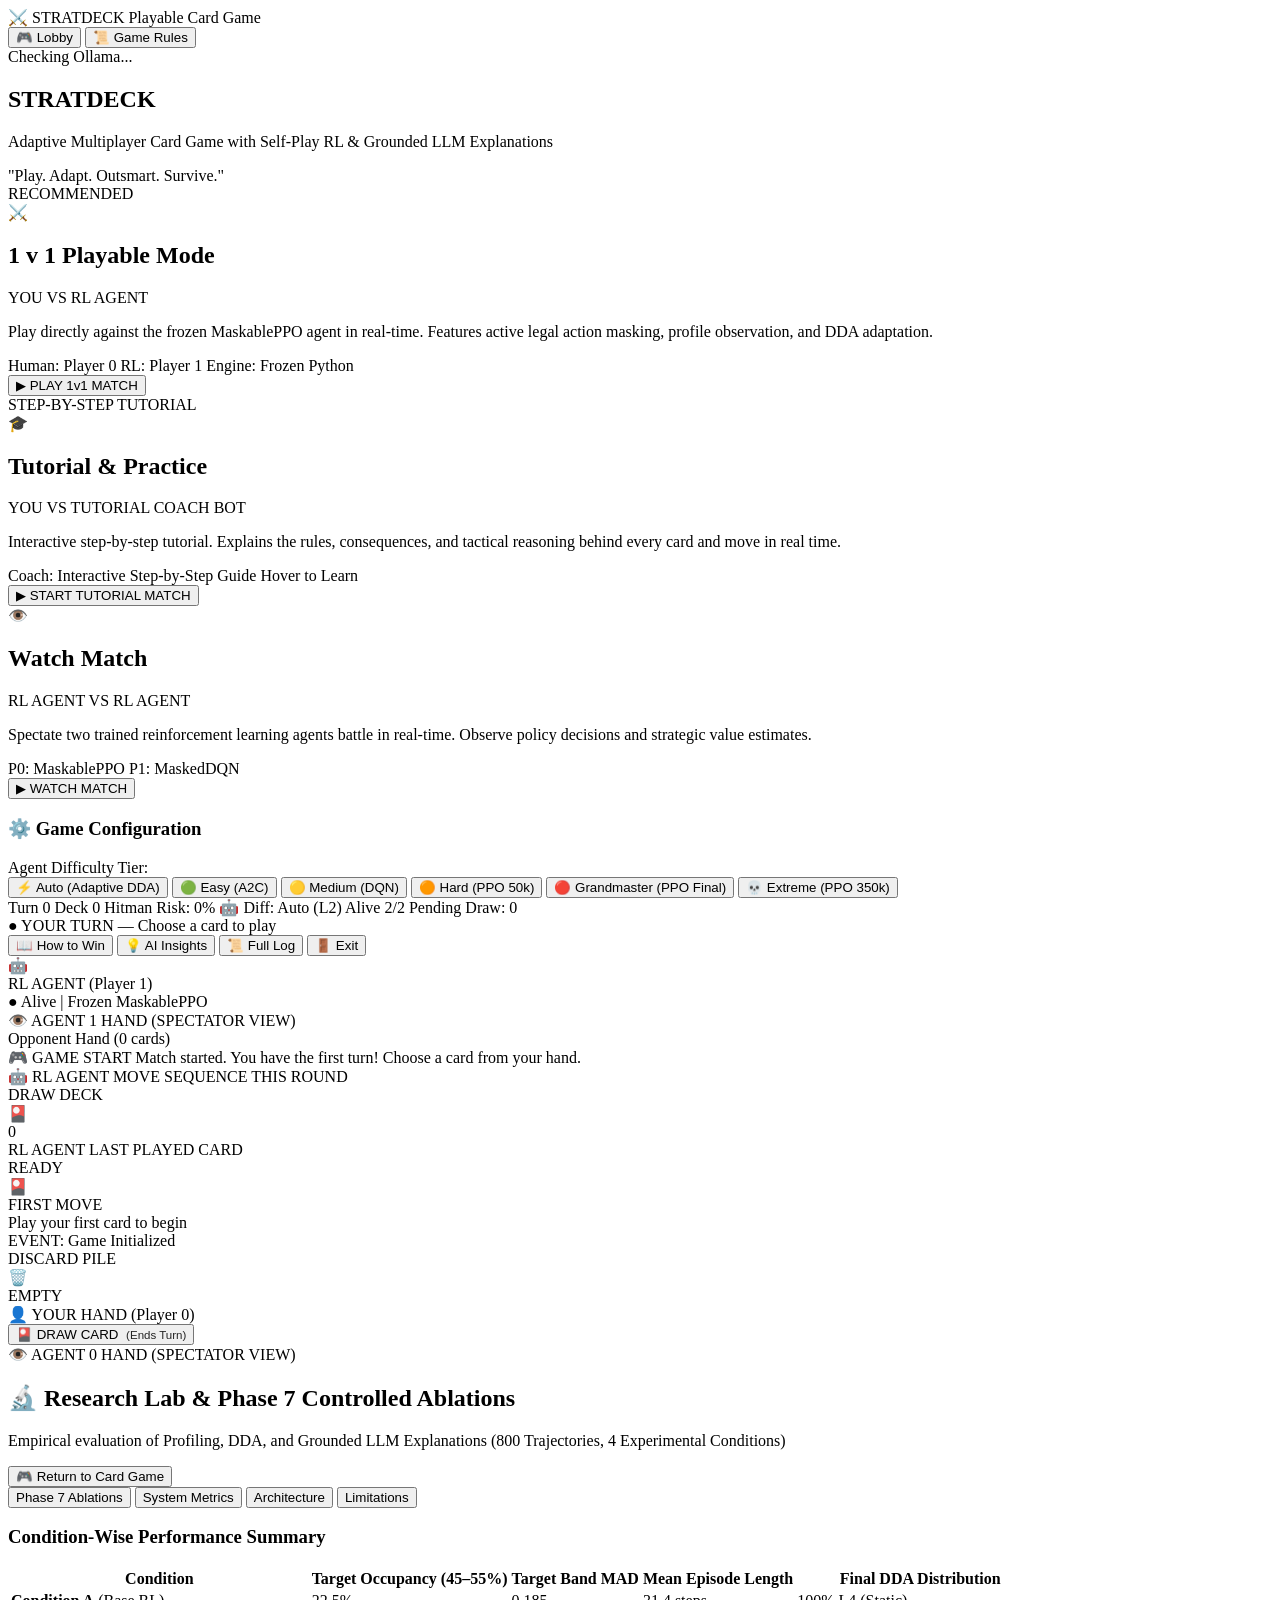
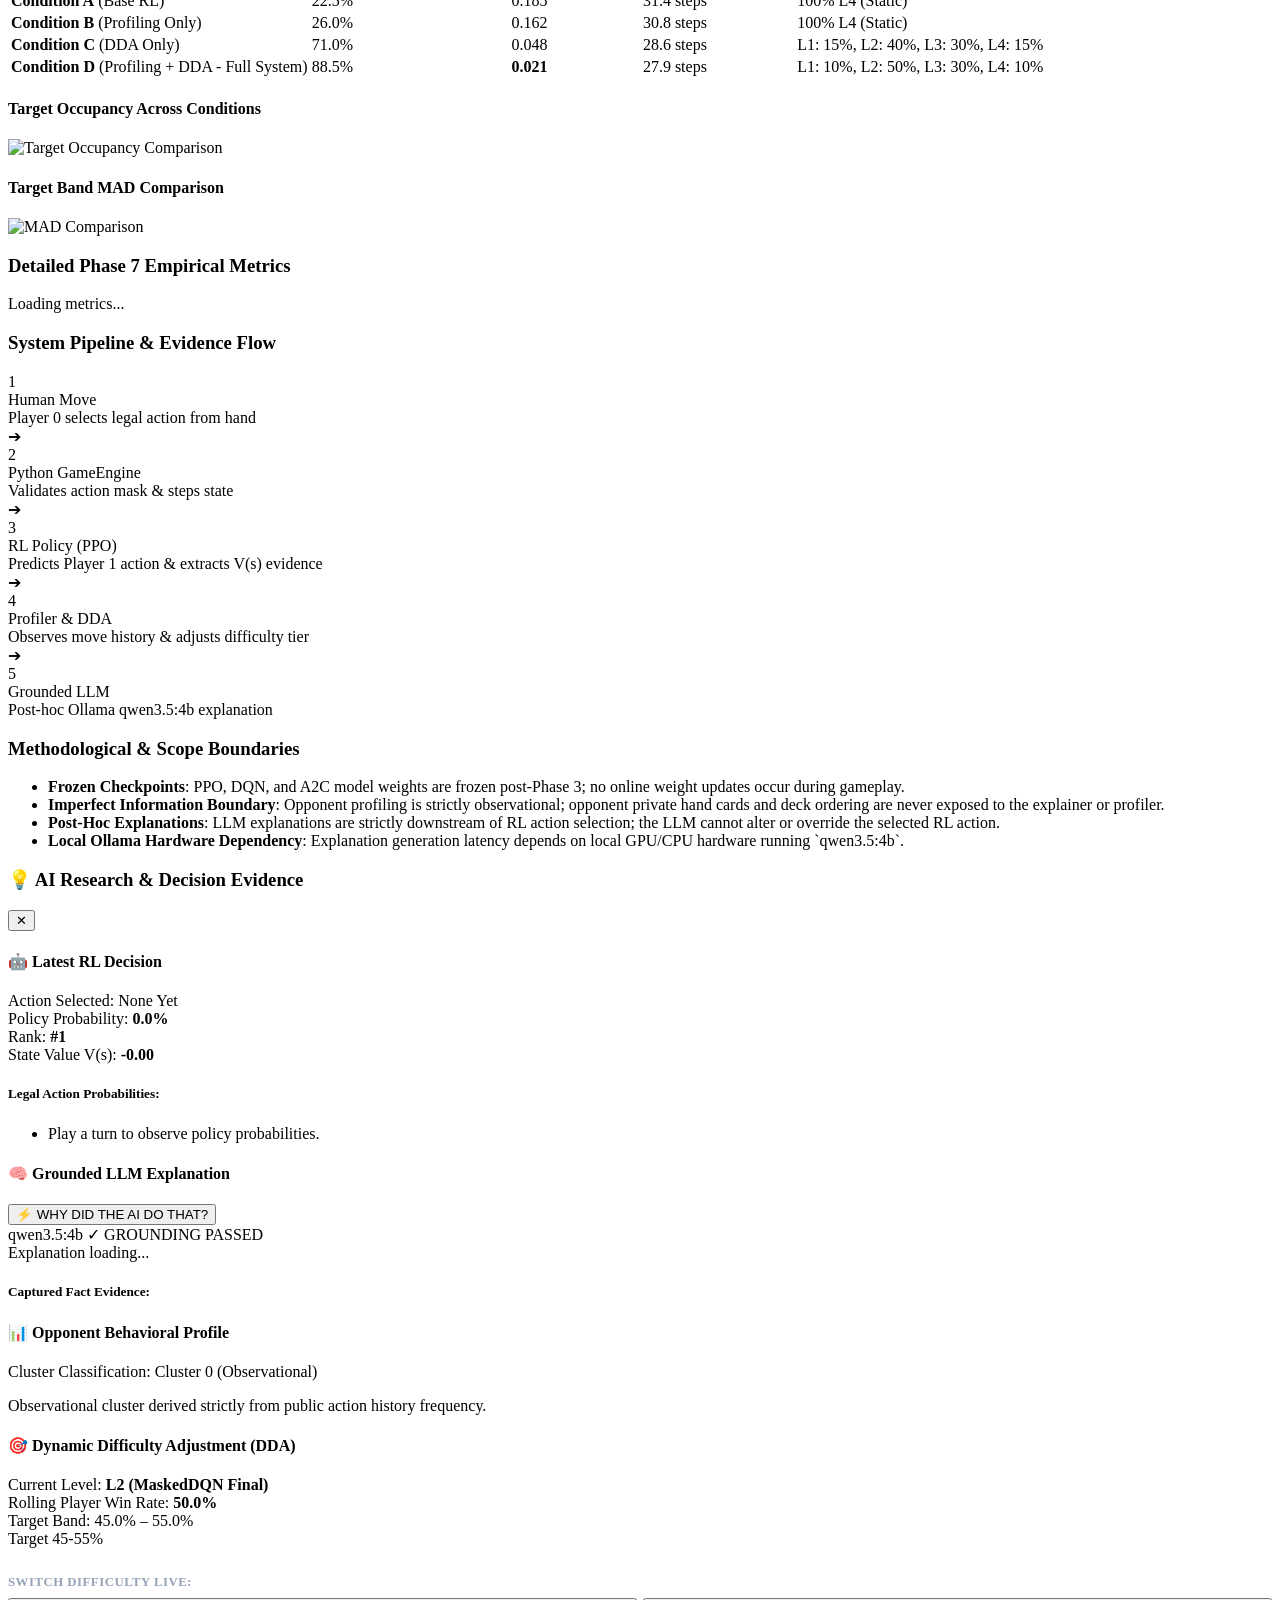
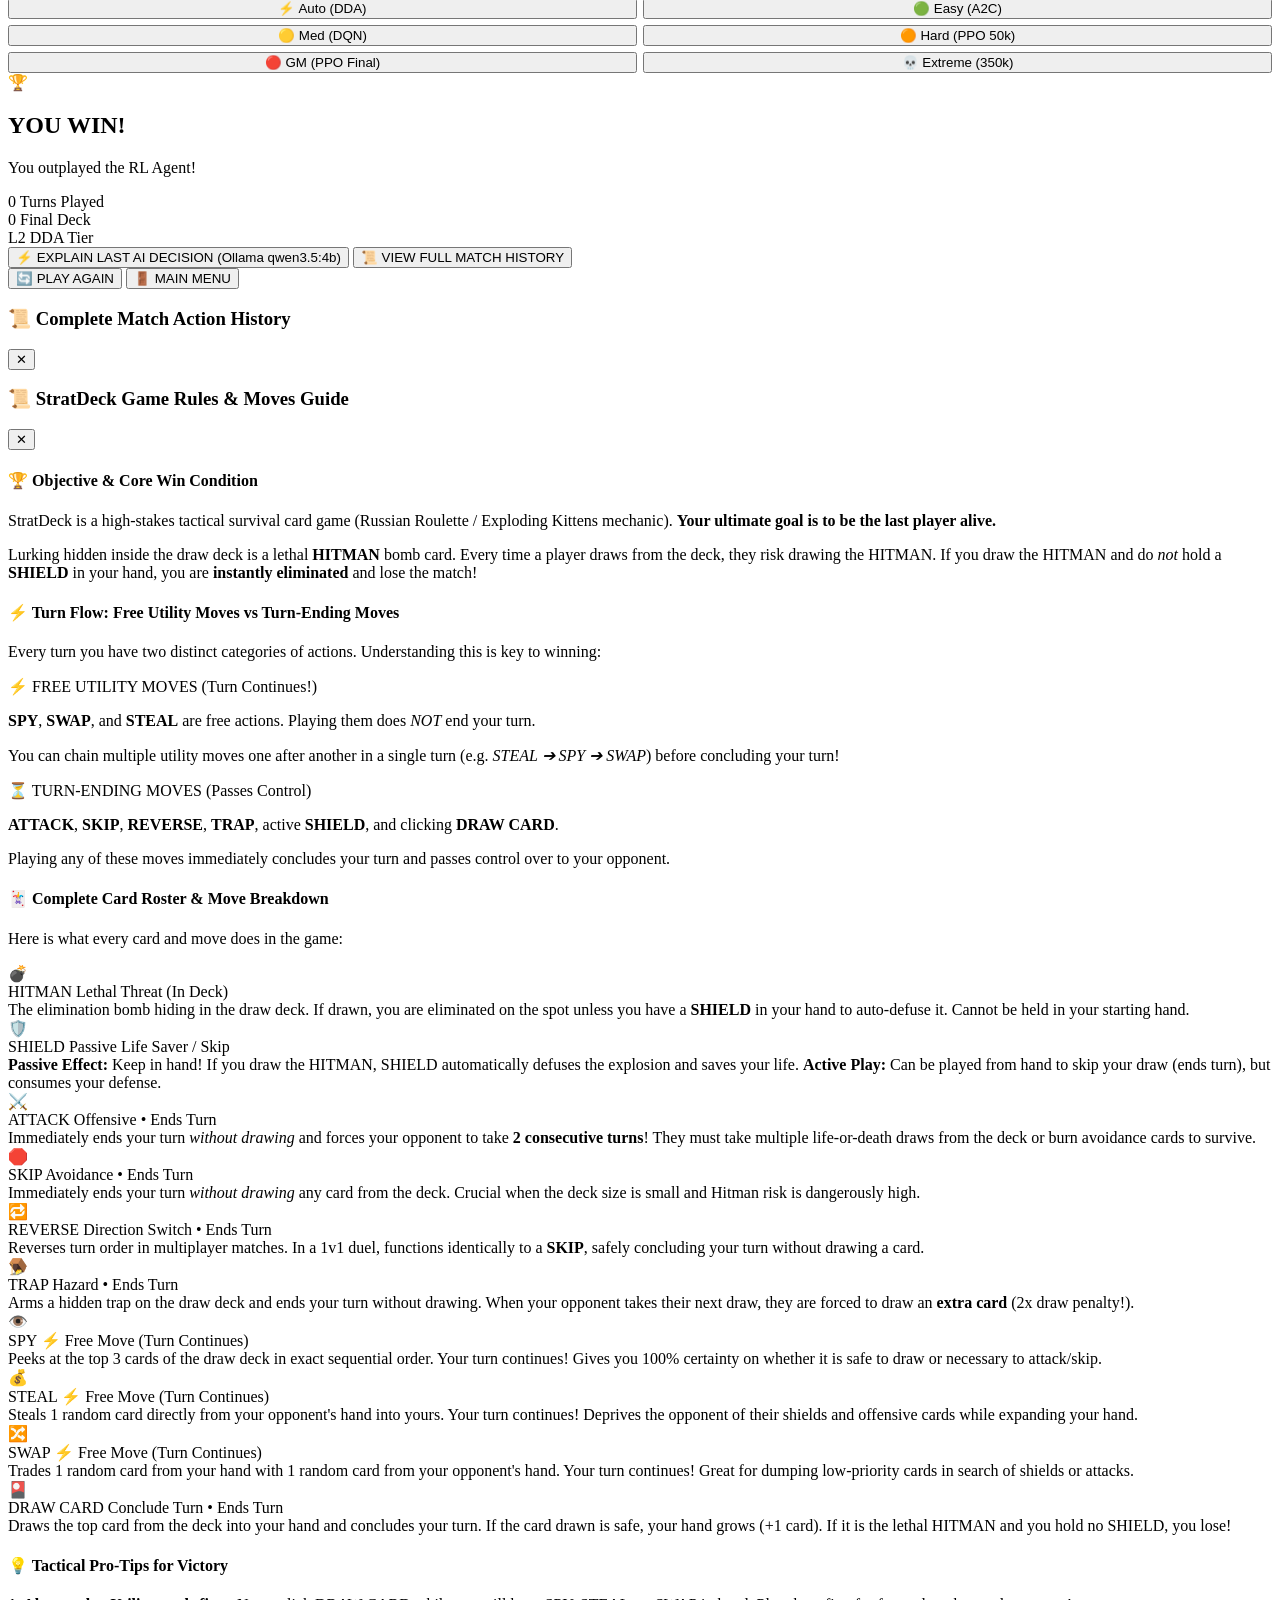
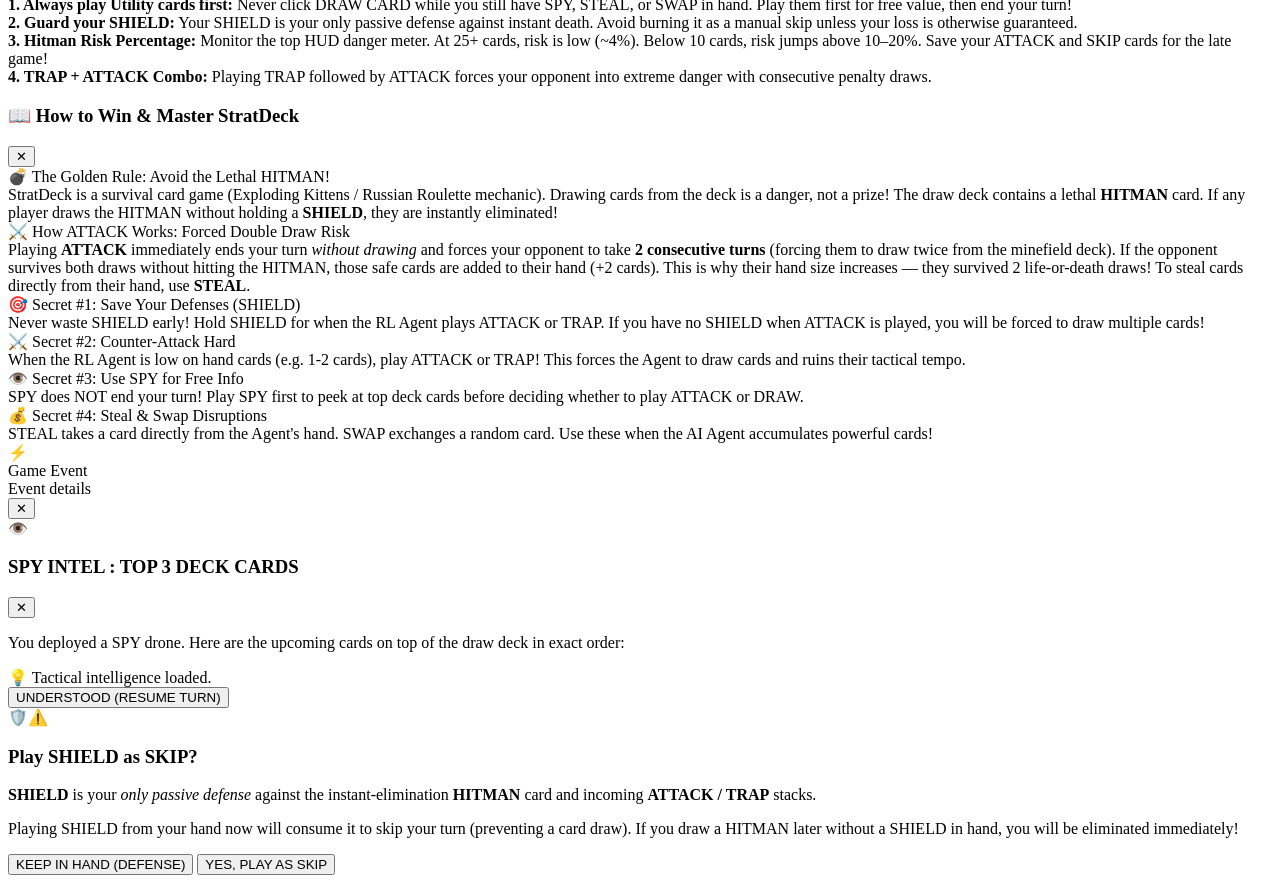
==== ui/templates/index.html @ a19a9449 "feat: complete StratDeck RL card game with playable UI and deployment files" ====
<!DOCTYPE html>
<html lang="en">
<head>
    <meta charset="UTF-8">
    <meta name="viewport" content="width=device-width, initial-scale=1.0">
    <title>StratDeck : Playable Card Game & AI Research</title>
    <link rel="preconnect" href="https://fonts.googleapis.com">
    <link rel="preconnect" href="https://fonts.gstatic.com" crossorigin>
    <link href="https://fonts.googleapis.com/css2?family=Cinzel:wght@600;700;800&family=Inter:wght@300;400;500;600;700;800&family=JetBrains+Mono:wght@400;600&display=swap" rel="stylesheet">
    <link rel="stylesheet" href="/static/app.css">
</head>
<body class="dark-game-theme">
    <!-- APP CONTAINER -->
    <div id="app" class="app-root">

        <!-- TOP BAR / NAVIGATION -->
        <header class="game-navbar">
            <div class="nav-brand" onclick="showScreen('lobby')">
                <span class="brand-icon">⚔️</span>
                <span class="brand-title">STRATDECK</span>
                <span class="brand-badge">Playable Card Game</span>
            </div>
            <div class="nav-links">
                <button class="nav-link-btn" onclick="showScreen('lobby')">🎮 Lobby</button>
                <button class="nav-link-btn" onclick="openModal('howItWorksModal')">📜 Game Rules</button>
                <div id="ollamaStatusBadge" class="status-pill offline">Checking Ollama...</div>
            </div>
        </header>

        <!-- SCREEN 1: GAME LOBBY -->
        <section id="lobbyScreen" class="screen-view active">
            <div class="lobby-container">
                <div class="lobby-hero">
                    <h1 class="hero-title">STRATDECK</h1>
                    <p class="hero-subtitle">Adaptive Multiplayer Card Game with Self-Play RL & Grounded LLM Explanations</p>
                    <div class="hero-tagline">"Play. Adapt. Outsmart. Survive."</div>
                </div>

                <!-- GAME MODES GRID -->
                <div class="lobby-modes-grid">
                    <!-- MODE 1: 1v1 PRIMARY MODE -->
                    <div class="mode-card primary-mode-card">
                        <div class="mode-badge primary-badge">RECOMMENDED</div>
                        <div class="mode-icon">⚔️</div>
                        <h2 class="mode-title">1 v 1 Playable Mode</h2>
                        <div class="mode-vs">YOU <span class="vs-highlight">VS</span> RL AGENT</div>
                        <p class="mode-desc">Play directly against the frozen MaskablePPO agent in real-time. Features active legal action masking, profile observation, and DDA adaptation.</p>
                        <div class="mode-meta">
                            <span class="meta-pill">Human: Player 0</span>
                            <span class="meta-pill">RL: Player 1</span>
                            <span class="meta-pill">Engine: Frozen Python</span>
                        </div>
                        <button class="play-btn primary-play-btn" onclick="startNewGame('1v1', 2)">
                            <span class="btn-icon">▶</span> PLAY 1v1 MATCH
                        </button>
                    </div>

                    <!-- MODE 2: STEP-BY-STEP TUTORIAL & PRACTICE -->
                    <div class="mode-card tutorial-mode-card">
                        <div class="mode-badge tutorial-badge">STEP-BY-STEP TUTORIAL</div>
                        <div class="mode-icon">🎓</div>
                        <h2 class="mode-title">Tutorial & Practice</h2>
                        <div class="mode-vs">YOU <span class="vs-highlight">VS</span> TUTORIAL COACH BOT</div>
                        <p class="mode-desc">Interactive step-by-step tutorial. Explains the rules, consequences, and tactical reasoning behind every card and move in real time.</p>
                        <div class="mode-meta">
                            <span class="meta-pill">Coach: Interactive</span>
                            <span class="meta-pill">Step-by-Step Guide</span>
                            <span class="meta-pill">Hover to Learn</span>
                        </div>
                        <button class="play-btn secondary-play-btn tutorial-play-btn" onclick="startNewGame('practice', 2)">
                            <span class="btn-icon">▶</span> START TUTORIAL MATCH
                        </button>
                    </div>

                    <!-- MODE 3: WATCH MATCH -->
                    <div class="mode-card">
                        <div class="mode-icon">👁️</div>
                        <h2 class="mode-title">Watch Match</h2>
                        <div class="mode-vs">RL AGENT <span class="vs-highlight">VS</span> RL AGENT</div>
                        <p class="mode-desc">Spectate two trained reinforcement learning agents battle in real-time. Observe policy decisions and strategic value estimates.</p>
                        <div class="mode-meta">
                            <span class="meta-pill">P0: MaskablePPO</span>
                            <span class="meta-pill">P1: MaskedDQN</span>
                        </div>
                        <button class="play-btn watch-play-btn" onclick="startNewGame('watch', 2)">
                            <span class="btn-icon">▶</span> WATCH MATCH
                        </button>
                    </div>
                </div>

                <!-- LOBBY SETTINGS: AGENT DIFFICULTY -->
                <div class="lobby-settings-panel">
                    <h3 class="settings-title">⚙️ Game Configuration</h3>
                    <div class="settings-options">
                        <div class="setting-group">
                            <label class="setting-label">Agent Difficulty Tier:</label>
                            <div id="lobbyDifficultySelector" class="pill-selector">
                                <button class="pill-opt active" onclick="selectDifficulty('auto', this)" title="Dynamic PID controller maintaining 45–55% win rate">⚡ Auto (Adaptive DDA)</button>
                                <button class="pill-opt" onclick="selectDifficulty(1, this)" title="Masked Advantage Actor-Critic">🟢 Easy (A2C)</button>
                                <button class="pill-opt" onclick="selectDifficulty(2, this)" title="Masked Deep Q-Network">🟡 Medium (DQN)</button>
                                <button class="pill-opt" onclick="selectDifficulty(3, this)" title="Maskable PPO Step 50k">🟠 Hard (PPO 50k)</button>
                                <button class="pill-opt" onclick="selectDifficulty(4, this)" title="Final Maskable PPO">🔴 Grandmaster (PPO Final)</button>
                                <button class="pill-opt" onclick="selectDifficulty(5, this)" title="Peak Maskable PPO 350k">💀 Extreme (PPO 350k)</button>
                            </div>
                        </div>
                    </div>
                </div>
            </div>
        </section>

        <!-- SCREEN 2: GAME TABLE (MAIN PLAYABLE CARD GAME) -->
        <section id="gameScreen" class="screen-view">
            <div class="game-hud-bar">
                <div class="hud-left">
                    <span id="hudTurnBadge" class="hud-chip">Turn 0</span>
                    <span id="hudDeckBadge" class="hud-chip">Deck 0</span>
                    <span id="hudDangerBadge" class="hud-chip danger">Hitman Risk: 0%</span>
                    <span id="hudDifficultyBadge" class="hud-chip diff-badge" onclick="toggleDrawer('aiInsightsDrawer')" title="Current Opponent Tier. Click to change.">🤖 Diff: Auto (L2)</span>
                    <span id="hudAliveBadge" class="hud-chip">Alive 2/2</span>
                    <span id="hudPendingDrawBadge" class="hud-chip warning">Pending Draw: 0</span>
                </div>
                <div class="hud-center">
                    <div id="turnBanner" class="turn-banner your-turn">
                        <span class="turn-dot">●</span>
                        <span id="turnBannerText">YOUR TURN — Choose a card to play</span>
                    </div>
                </div>
                <div class="hud-right">
                    <button class="hud-action-btn guide-btn" onclick="openModal('strategyGuideModal')">📖 How to Win</button>
                    <button class="hud-action-btn" onclick="toggleDrawer('aiInsightsDrawer')">💡 AI Insights</button>
                    <button class="hud-action-btn" onclick="openModal('actionLogModal')">📜 Full Log</button>
                    <button class="hud-action-btn exit-btn" onclick="showScreen('lobby')">🚪 Exit</button>
                </div>
            </div>

            <!-- CENTRAL FELT GAME BOARD -->
            <div class="felt-board">

                <!-- SPECTATOR CONTROL BAR (RL AGENT VS RL AGENT WATCH MODE ONLY) -->
                <div id="watchControlsBar" class="watch-controls-bar hidden" style="display: none;">
                    <div class="watch-bar-info">
                        <span class="watch-badge">👁️ SPECTATOR ARENA</span>
                        <span id="watchMatchupLabel" class="matchup-text">RL Agent 0 (MaskablePPO) vs RL Agent 1 (MaskedDQN)</span>
                    </div>
                    <div class="watch-bar-actions">
                        <button id="watchAutoBtn" class="watch-btn watch-btn-play" onclick="toggleWatchAutoPlay()">
                            <span id="watchAutoIcon">▶</span> <span id="watchAutoText">Auto Play</span>
                        </button>
                        <button id="watchStepBtn" class="watch-btn watch-btn-step" onclick="stepWatchMatch()">
                            <span>⏭</span> Step Move
                        </button>
                        <div class="watch-speed-selector">
                            <span class="speed-txt">Speed:</span>
                            <button class="spd-btn active" onclick="setWatchSpeed(1200, this)">1x</button>
                            <button class="spd-btn" onclick="setWatchSpeed(600, this)">2x</button>
                            <button class="spd-btn" onclick="setWatchSpeed(250, this)">4x</button>
                        </div>
                        <button class="watch-btn watch-btn-restart" onclick="restartWatchMatch()">
                            <span>🔄</span> Restart
                        </button>
                    </div>
                </div>

                <!-- TOP AREA: RL OPPONENT / AGENT 1 -->
                <div class="opponent-area" id="topOpponentArea">
                    <div class="top-player-header-row" id="topHeaderRow">
                        <div class="player-avatar-card">
                            <div class="avatar-icon" id="topAvatarIcon">🤖</div>
                            <div class="player-info">
                                <div class="player-name" id="topPlayerName">RL AGENT <span id="topPlayerRole" class="player-role">(Player 1)</span></div>
                                <div id="oppStatus" class="player-status">● Alive | Frozen MaskablePPO</div>
                            </div>
                        </div>
                        <!-- SPECTATOR INDICATOR BADGE (WATCH MODE ONLY) -->
                        <div id="topWatchSpectatorBadge" class="spectator-indicator-badge agent1-badge hidden">
                            <span>👁️ AGENT 1 HAND (SPECTATOR VIEW)</span>
                        </div>
                        <!-- HIDDEN OPPONENT CARD BACKS (1v1 & PRACTICE MODES ONLY) -->
                        <div class="opponent-hand-container" id="topOppHandContainer">
                            <div class="hand-label" id="oppHandLabel">Opponent Hand (<span id="oppHandCount">0</span> cards)</div>
                            <div id="oppCardsGrid" class="opponent-cards-grid">
                                <!-- Card backs injected here dynamically -->
                            </div>
                        </div>
                    </div>
                    <!-- SPECTATOR FACE-UP HAND GRID (WATCH MODE ONLY) -->
                    <div id="oppSpectatorCardsGrid" class="human-cards-grid spectator-hand-grid hidden">
                        <!-- Agent 1 face-up cards injected dynamically in watch mode -->
                    </div>
                </div>

                <!-- OPPONENT PLAYED BANNER (PROMINENT NOTIFICATION) -->
                <div id="oppPlayedBanner" class="opp-played-banner">
                    <span id="oppBannerTag" class="opp-banner-tag start-tag">🎮 GAME START</span>
                    <span id="oppPlayedText" class="opp-banner-text">Match started. You have the first turn! Choose a card from your hand.</span>
                </div>

                <!-- MULTI-ACTION ROUND SEQUENCE TRAY -->
                <div id="aiActionSequenceTray" class="ai-sequence-tray hidden">
                    <div class="sequence-tray-header">
                        <span class="tray-icon">🤖</span>
                        <span class="tray-title">RL AGENT MOVE SEQUENCE THIS ROUND</span>
                    </div>
                    <div id="aiActionSequenceCards" class="sequence-cards-grid">
                        <!-- Dynamic cards dropped in order with Step 1, Step 2, Step 3 badges -->
                    </div>
                </div>

                <!-- CENTER MAT: DECK, AI HERO PLAYED CARD, DISCARD -->
                <div class="center-table-mat">

                    <!-- DECK PILE -->
                    <div class="deck-pile-container">
                        <div class="pile-label">DRAW DECK</div>
                        <div id="deckPile" class="deck-pile" onclick="handleDrawClick()">
                            <div class="deck-card-back">
                                <div class="deck-pattern">🎴</div>
                                <div id="deckCountBadge" class="deck-count-badge">0</div>
                            </div>
                        </div>
                    </div>

                    <!-- CENTER HERO SLOT: RL AGENT'S LAST PLAYED CARD WITH DROP ANIMATION -->
                    <div class="ai-hero-card-container">
                        <div class="hero-slot-label">RL AGENT LAST PLAYED CARD</div>
                        <div id="aiPlayedHeroCard" class="ai-hero-card empty-hero">
                            <div class="hero-card-header">
                                <span id="heroCardBadge" class="hero-badge">READY</span>
                            </div>
                            <div id="heroCardIcon" class="hero-card-icon">🎴</div>
                            <div id="heroCardTitle" class="hero-card-title">FIRST MOVE</div>
                            <div id="heroCardDesc" class="hero-card-desc">Play your first card to begin</div>
                        </div>
                        <div id="recentActionHUD" class="recent-action-hud">
                            <span class="recent-label">EVENT:</span>
                            <span id="recentMoveText" class="recent-move-text">Game Initialized</span>
                        </div>
                    </div>

                    <!-- DISCARD PILE -->
                    <div class="discard-pile-container">
                        <div class="pile-label">DISCARD PILE</div>
                        <div id="discardPile" class="discard-pile">
                            <div id="topDiscardCard" class="top-discard-card empty">
                                <div class="discard-icon">🗑️</div>
                                <div class="discard-name">EMPTY</div>
                            </div>
                        </div>
                    </div>

                </div>

                <!-- INTERACTIVE TUTORIAL COACH BAR (TUTORIAL / PRACTICE MODE ONLY) -->
                <div id="tutorialCoachBar" class="tutorial-coach-bar hidden" style="display: none;">
                    <div class="tutorial-coach-top">
                        <div class="coach-badge-group">
                            <span class="coach-badge">🎓 TUTORIAL COACH</span>
                            <span id="tutorialStepIndicator" class="step-chip">Step 1 of 4: Game Objective</span>
                        </div>
                        <div class="tutorial-nav-buttons">
                            <button class="tut-nav-btn" onclick="prevTutorialStep()">⬅️ Prev Step</button>
                            <button class="tut-nav-btn next-tut-btn" onclick="nextTutorialStep()">Next Step ➔</button>
                        </div>
                    </div>
                    <div class="tutorial-coach-body">
                        <div class="coach-avatar">🎓</div>
                        <div class="coach-message-wrapper">
                            <div id="tutorialCoachTitle" class="coach-title">Objective: Survive & Outsmart the HITMAN</div>
                            <div id="tutorialCoachText" class="coach-text">
                                StratDeck is a survival card game. The deck contains 1 lethal <strong>HITMAN</strong> card. If you draw the HITMAN without a <strong>SHIELD</strong>, you lose! Utility cards (SPY, SWAP, STEAL) let you take free actions without ending your turn.
                            </div>
                        </div>
                    </div>
                    <div id="tutorialActionHint" class="tutorial-action-hint">
                        💡 <strong>Coach Recommendation:</strong> You have the first turn! Hover over any card in your hand to see what it does, or click <strong>DRAW CARD</strong> to conclude your turn.
                    </div>
                </div>

                <!-- BOTTOM AREA: HUMAN PLAYER HAND -->
                <div class="human-area">
                    <div class="human-hand-header">
                        <div class="human-avatar">
                            <span class="avatar-icon" id="bottomAvatarIcon">👤</span>
                            <span class="player-name" id="bottomPlayerName">YOUR HAND <span id="bottomPlayerRole" class="player-role">(Player 0)</span></span>
                        </div>
                        <div class="draw-action-wrapper" id="drawActionWrapper">
                            <button id="drawCardBtn" class="draw-pill-btn" onclick="handleDrawClick()" title="Draw the top card from deck to conclude your turn">
                                <span class="btn-icon">🎴</span> DRAW CARD <span style="font-size: 0.72rem; opacity: 0.85; margin-left: 4px; font-weight: 500;">(Ends Turn)</span>
                            </button>
                        </div>
                        <div id="watchSpectatorBadge" class="spectator-indicator-badge hidden">
                            <span>👁️ AGENT 0 HAND (SPECTATOR VIEW)</span>
                        </div>
                    </div>

                    <!-- INTERACTIVE HAND CARDS OVERLAPPING GRID -->
                    <div id="humanHandGrid" class="human-cards-grid">
                        <!-- Interactive cards dynamically rendered here -->
                    </div>
                </div>

            </div>
        </section>

        <!-- SCREEN 3: RESEARCH LAB (PHASE 7 RESULTS & METRICS) -->
        <section id="researchScreen" class="screen-view">
            <div class="research-container">
                <div class="research-header">
                    <h2>🔬 Research Lab & Phase 7 Controlled Ablations</h2>
                    <p>Empirical evaluation of Profiling, DDA, and Grounded LLM Explanations (800 Trajectories, 4 Experimental Conditions)</p>
                    <button class="back-to-game-btn" onclick="showScreen('game')">🎮 Return to Card Game</button>
                </div>

                <!-- RESEARCH SUB-TABS -->
                <div class="research-tabs">
                    <button class="res-tab-btn active" onclick="switchResearchTab('ablationPane', this)">Phase 7 Ablations</button>
                    <button class="res-tab-btn" onclick="switchResearchTab('metricsPane', this)">System Metrics</button>
                    <button class="res-tab-btn" onclick="switchResearchTab('archPane', this)">Architecture</button>
                    <button class="res-tab-btn" onclick="switchResearchTab('limitsPane', this)">Limitations</button>
                </div>

                <!-- RESEARCH PANE 1: ABLATION RESULTS -->
                <div id="ablationPane" class="research-pane active">
                    <div class="pane-card">
                        <h3>Condition-Wise Performance Summary</h3>
                        <div class="table-responsive">
                            <table class="data-table">
                                <thead>
                                    <tr>
                                        <th>Condition</th>
                                        <th>Target Occupancy (45–55%)</th>
                                        <th>Target Band MAD</th>
                                        <th>Mean Episode Length</th>
                                        <th>Final DDA Distribution</th>
                                    </tr>
                                </thead>
                                <tbody>
                                    <tr>
                                        <td><strong>Condition A</strong> (Base RL)</td>
                                        <td><span class="metric-tag bad">22.5%</span></td>
                                        <td>0.185</td>
                                        <td>31.4 steps</td>
                                        <td>100% L4 (Static)</td>
                                    </tr>
                                    <tr>
                                        <td><strong>Condition B</strong> (Profiling Only)</td>
                                        <td><span class="metric-tag bad">26.0%</span></td>
                                        <td>0.162</td>
                                        <td>30.8 steps</td>
                                        <td>100% L4 (Static)</td>
                                    </tr>
                                    <tr>
                                        <td><strong>Condition C</strong> (DDA Only)</td>
                                        <td><span class="metric-tag medium">71.0%</span></td>
                                        <td>0.048</td>
                                        <td>28.6 steps</td>
                                        <td>L1: 15%, L2: 40%, L3: 30%, L4: 15%</td>
                                    </tr>
                                    <tr class="highlight-row">
                                        <td><strong>Condition D</strong> (Profiling + DDA - Full System)</td>
                                        <td><span class="metric-tag good">88.5%</span></td>
                                        <td><strong class="good-text">0.021</strong></td>
                                        <td>27.9 steps</td>
                                        <td>L1: 10%, L2: 50%, L3: 30%, L4: 10%</td>
                                    </tr>
                                </tbody>
                            </table>
                        </div>
                    </div>

                    <div class="plots-grid">
                        <div class="plot-card">
                            <h4>Target Occupancy Across Conditions</h4>
                            <img src="/plots/condition_comparison_target_occupancy.png" alt="Target Occupancy Comparison">
                        </div>
                        <div class="plot-card">
                            <h4>Target Band MAD Comparison</h4>
                            <img src="/plots/condition_comparison_mad.png" alt="MAD Comparison">
                        </div>
                    </div>
                </div>

                <!-- RESEARCH PANE 2: SYSTEM METRICS -->
                <div id="metricsPane" class="research-pane">
                    <div class="pane-card">
                        <h3>Detailed Phase 7 Empirical Metrics</h3>
                        <div id="jsonMetricsContainer" class="json-box">Loading metrics...</div>
                    </div>
                </div>

                <!-- RESEARCH PANE 3: ARCHITECTURE -->
                <div id="archPane" class="research-pane">
                    <div class="pane-card">
                        <h3>System Pipeline & Evidence Flow</h3>
                        <div class="arch-flow-diagram">
                            <div class="flow-step">
                                <div class="step-num">1</div>
                                <div class="step-title">Human Move</div>
                                <div class="step-desc">Player 0 selects legal action from hand</div>
                            </div>
                            <div class="flow-arrow">➔</div>
                            <div class="flow-step">
                                <div class="step-num">2</div>
                                <div class="step-title">Python GameEngine</div>
                                <div class="step-desc">Validates action mask & steps state</div>
                            </div>
                            <div class="flow-arrow">➔</div>
                            <div class="flow-step">
                                <div class="step-num">3</div>
                                <div class="step-title">RL Policy (PPO)</div>
                                <div class="step-desc">Predicts Player 1 action & extracts V(s) evidence</div>
                            </div>
                            <div class="flow-arrow">➔</div>
                            <div class="flow-step">
                                <div class="step-num">4</div>
                                <div class="step-title">Profiler & DDA</div>
                                <div class="step-desc">Observes move history & adjusts difficulty tier</div>
                            </div>
                            <div class="flow-arrow">➔</div>
                            <div class="flow-step">
                                <div class="step-num">5</div>
                                <div class="step-title">Grounded LLM</div>
                                <div class="step-desc">Post-hoc Ollama qwen3.5:4b explanation</div>
                            </div>
                        </div>
                    </div>
                </div>

                <!-- RESEARCH PANE 4: LIMITATIONS -->
                <div id="limitsPane" class="research-pane">
                    <div class="pane-card">
                        <h3>Methodological & Scope Boundaries</h3>
                        <ul class="limits-list">
                            <li><strong>Frozen Checkpoints</strong>: PPO, DQN, and A2C model weights are frozen post-Phase 3; no online weight updates occur during gameplay.</li>
                            <li><strong>Imperfect Information Boundary</strong>: Opponent profiling is strictly observational; opponent private hand cards and deck ordering are never exposed to the explainer or profiler.</li>
                            <li><strong>Post-Hoc Explanations</strong>: LLM explanations are strictly downstream of RL action selection; the LLM cannot alter or override the selected RL action.</li>
                            <li><strong>Local Ollama Hardware Dependency</strong>: Explanation generation latency depends on local GPU/CPU hardware running `qwen3.5:4b`.</li>
                        </ul>
                    </div>
                </div>
            </div>
        </section>

        <!-- SLIDE-IN AI INSIGHTS SIDE DRAWER -->
        <aside id="aiInsightsDrawer" class="side-drawer">
            <div class="drawer-header">
                <h3>💡 AI Research & Decision Evidence</h3>
                <button class="drawer-close-btn" onclick="toggleDrawer('aiInsightsDrawer')">✕</button>
            </div>
            <div class="drawer-content">

                <!-- SECTION 1: LATEST AI DECISION -->
                <div class="drawer-section">
                    <h4 class="section-title">🤖 Latest RL Decision</h4>
                    <div id="aiDecisionCard" class="decision-card">
                        <div class="decision-action-title">
                            <span class="label">Action Selected:</span>
                            <span id="aiActionName" class="action-value">None Yet</span>
                        </div>
                        <div class="decision-prob-row">
                            <span>Policy Probability:</span>
                            <strong id="aiActionProb" class="prob-value">0.0%</strong>
                        </div>
                        <div class="prob-bar-track">
                            <div id="aiProbBar" class="prob-bar-fill" style="width: 0%;"></div>
                        </div>
                        <div class="decision-meta-grid">
                            <div><span>Rank:</span> <strong id="aiActionRank">#1</strong></div>
                            <div><span>State Value V(s):</span> <strong id="aiStateVal">-0.00</strong></div>
                        </div>

                        <!-- LEGAL ALTERNATIVES -->
                        <div class="alternatives-wrapper">
                            <h5>Legal Action Probabilities:</h5>
                            <ul id="aiAlternativesList" class="alt-list">
                                <li class="empty-msg">Play a turn to observe policy probabilities.</li>
                            </ul>
                        </div>
                    </div>
                </div>

                <!-- SECTION 2: GROUNDED LLM EXPLANATION -->
                <div class="drawer-section">
                    <h4 class="section-title">🧠 Grounded LLM Explanation</h4>
                    <div class="explain-trigger-box">
                        <button id="explainBtn" class="explain-btn" onclick="fetchLLMExplanation()">
                            <span class="btn-icon">⚡</span> WHY DID THE AI DO THAT?
                        </button>
                    </div>

                    <div id="explanationResultBox" class="explanation-box hidden">
                        <div class="explanation-header">
                            <span class="model-tag">qwen3.5:4b</span>
                            <span id="expValBadge" class="val-badge valid">✓ GROUNDING PASSED</span>
                        </div>
                        <div id="expText" class="explanation-text">Explanation loading...</div>
                        <div class="evidence-bullets-box">
                            <h5>Captured Fact Evidence:</h5>
                            <ul id="expEvidenceBullets" class="evidence-list"></ul>
                        </div>
                    </div>
                </div>

                <!-- SECTION 3: OPPONENT BEHAVIORAL PROFILE -->
                <div class="drawer-section">
                    <h4 class="section-title">📊 Opponent Behavioral Profile</h4>
                    <div class="profile-card">
                        <div class="profile-cluster-header">
                            <span>Cluster Classification:</span>
                            <span id="clusterBadge" class="cluster-badge">Cluster 0 (Observational)</span>
                        </div>
                        <p id="clusterDesc" class="profile-desc">Observational cluster derived strictly from public action history frequency.</p>
                    </div>
                </div>

                <!-- SECTION 4: DYNAMIC DIFFICULTY ADJUSTMENT (DDA) -->
                <div class="drawer-section">
                    <h4 class="section-title">🎯 Dynamic Difficulty Adjustment (DDA)</h4>
                    <div class="dda-card">
                        <div class="dda-row">
                            <span>Current Level:</span>
                            <strong id="ddaLevel" class="dda-level-badge">L2 (MaskedDQN Final)</strong>
                        </div>
                        <div class="dda-row">
                            <span>Rolling Player Win Rate:</span>
                            <strong id="ddaWinRate">50.0%</strong>
                        </div>
                        <div class="dda-row">
                            <span>Target Band:</span>
                            <span>45.0% – 55.0%</span>
                        </div>
                        <div class="dda-progress-wrapper">
                            <div class="band-indicator">Target 45-55%</div>
                        </div>

                        <!-- LIVE IN-GAME DIFFICULTY SWITCHER -->
                        <div class="dda-switch-group" style="margin-top: 14px; padding-top: 12px; border-top: 1px solid rgba(255,255,255,0.1);">
                            <div style="font-size: 0.8rem; font-weight: 700; color: #94a3b8; margin-bottom: 8px; text-transform: uppercase; letter-spacing: 0.5px;">Switch Difficulty Live:</div>
                            <div id="ingameDifficultySelector" class="pill-selector in-game-pills" style="display: grid; grid-template-columns: repeat(2, 1fr); gap: 6px;">
                                <button class="pill-opt active" onclick="changeInGameDifficulty('auto', this)">⚡ Auto (DDA)</button>
                                <button class="pill-opt" onclick="changeInGameDifficulty(1, this)">🟢 Easy (A2C)</button>
                                <button class="pill-opt" onclick="changeInGameDifficulty(2, this)">🟡 Med (DQN)</button>
                                <button class="pill-opt" onclick="changeInGameDifficulty(3, this)">🟠 Hard (PPO 50k)</button>
                                <button class="pill-opt" onclick="changeInGameDifficulty(4, this)">🔴 GM (PPO Final)</button>
                                <button class="pill-opt" onclick="changeInGameDifficulty(5, this)">💀 Extreme (350k)</button>
                            </div>
                        </div>
                    </div>
                </div>

            </div>
        </aside>

        <!-- MODAL 1: GAME OVER RESULT MODAL -->
        <div id="resultModal" class="modal-overlay hidden">
            <div class="modal-card result-card">
                <div id="resultIcon" class="result-icon">🏆</div>
                <h2 id="resultTitle" class="result-title">YOU WIN!</h2>
                <p id="resultSubtitle" class="result-subtitle">You outplayed the RL Agent!</p>

                <div class="result-stats-grid">
                    <div class="r-stat">
                        <span class="r-val" id="resTurns">0</span>
                        <span class="r-lbl">Turns Played</span>
                    </div>
                    <div class="r-stat">
                        <span class="r-val" id="resDeck">0</span>
                        <span class="r-lbl">Final Deck</span>
                    </div>
                    <div class="r-stat">
                        <span class="r-val" id="resDDA">L2</span>
                        <span class="r-lbl">DDA Tier</span>
                    </div>
                </div>

                <div class="result-explain-wrapper">
                    <button class="result-explain-btn" onclick="explainFromResultModal()">
                        ⚡ EXPLAIN LAST AI DECISION (Ollama qwen3.5:4b)
                    </button>
                    <button class="result-log-btn" onclick="openFullLogFromResultModal()">
                        📜 VIEW FULL MATCH HISTORY
                    </button>
                </div>

                <div class="result-actions">
                    <button class="modal-btn primary-modal-btn" onclick="playAgainFromModal()">
                        🔄 PLAY AGAIN
                    </button>
                    <button class="modal-btn secondary-modal-btn" onclick="closeModal('resultModal'); showScreen('lobby');">
                        🚪 MAIN MENU
                    </button>
                </div>
            </div>
        </div>

        <!-- MODAL 2: FULL ACTION LOG MODAL -->
        <div id="actionLogModal" class="modal-overlay hidden">
            <div class="modal-card log-card">
                <div class="modal-header">
                    <h3>📜 Complete Match Action History</h3>
                    <button class="modal-close-btn" onclick="closeModal('actionLogModal')">✕</button>
                </div>
                <div class="modal-body">
                    <div id="fullActionLogList" class="full-action-log-list">
                        <!-- Action log items injected here -->
                    </div>
                </div>
            </div>
        </div>

        <!-- MODAL 3: GAME RULES & MOVES GUIDE MODAL -->
        <div id="howItWorksModal" class="modal-overlay hidden">
            <div class="modal-card rules-modal-card">
                <div class="modal-header">
                    <h3>📜 StratDeck Game Rules & Moves Guide</h3>
                    <button class="modal-close-btn" onclick="closeModal('howItWorksModal')">✕</button>
                </div>
                <div class="modal-body">
                    <!-- SECTION 1: OBJECTIVE -->
                    <div class="rules-section-box">
                        <h4>🏆 Objective & Core Win Condition</h4>
                        <p>StratDeck is a high-stakes tactical survival card game (Russian Roulette / Exploding Kittens mechanic). <strong>Your ultimate goal is to be the last player alive.</strong></p>
                        <p>Lurking hidden inside the draw deck is a lethal <strong>HITMAN</strong> bomb card. Every time a player draws from the deck, they risk drawing the HITMAN. If you draw the HITMAN and do <em>not</em> hold a <strong>SHIELD</strong> in your hand, you are <strong>instantly eliminated</strong> and lose the match!</p>
                    </div>

                    <!-- SECTION 2: TURN MECHANICS -->
                    <div class="rules-section-box">
                        <h4>⚡ Turn Flow: Free Utility Moves vs Turn-Ending Moves</h4>
                        <p>Every turn you have two distinct categories of actions. Understanding this is key to winning:</p>
                        <div class="rules-turn-types-grid">
                            <div class="rules-type-pill-box free-type">
                                <div class="rules-type-title">⚡ FREE UTILITY MOVES (Turn Continues!)</div>
                                <p><strong>SPY</strong>, <strong>SWAP</strong>, and <strong>STEAL</strong> are free actions. Playing them does <em>NOT</em> end your turn.</p>
                                <p>You can chain multiple utility moves one after another in a single turn (e.g. <em>STEAL ➔ SPY ➔ SWAP</em>) before concluding your turn!</p>
                            </div>
                            <div class="rules-type-pill-box ends-type">
                                <div class="rules-type-title">⏳ TURN-ENDING MOVES (Passes Control)</div>
                                <p><strong>ATTACK</strong>, <strong>SKIP</strong>, <strong>REVERSE</strong>, <strong>TRAP</strong>, active <strong>SHIELD</strong>, and clicking <strong>DRAW CARD</strong>.</p>
                                <p>Playing any of these moves immediately concludes your turn and passes control over to your opponent.</p>
                            </div>
                        </div>
                    </div>

                    <!-- SECTION 3: COMPLETE CARD ROSTER -->
                    <div class="rules-section-box">
                        <h4>🃏 Complete Card Roster & Move Breakdown</h4>
                        <p>Here is what every card and move does in the game:</p>
                        <div class="rules-cards-roster">
                            <!-- HITMAN -->
                            <div class="rules-card-row">
                                <div class="rules-card-icon-badge">💣</div>
                                <div class="rules-card-info">
                                    <div class="rules-card-header">
                                        <span class="rules-card-name">HITMAN</span>
                                        <span class="rules-tag danger">Lethal Threat (In Deck)</span>
                                    </div>
                                    <div class="rules-card-desc">The elimination bomb hiding in the draw deck. If drawn, you are eliminated on the spot unless you have a <strong>SHIELD</strong> in your hand to auto-defuse it. Cannot be held in your starting hand.</div>
                                </div>
                            </div>

                            <!-- SHIELD -->
                            <div class="rules-card-row">
                                <div class="rules-card-icon-badge">🛡️</div>
                                <div class="rules-card-info">
                                    <div class="rules-card-header">
                                        <span class="rules-card-name">SHIELD</span>
                                        <span class="rules-tag defense">Passive Life Saver / Skip</span>
                                    </div>
                                    <div class="rules-card-desc"><strong>Passive Effect:</strong> Keep in hand! If you draw the HITMAN, SHIELD automatically defuses the explosion and saves your life. <strong>Active Play:</strong> Can be played from hand to skip your draw (ends turn), but consumes your defense.</div>
                                </div>
                            </div>

                            <!-- ATTACK -->
                            <div class="rules-card-row">
                                <div class="rules-card-icon-badge">⚔️</div>
                                <div class="rules-card-info">
                                    <div class="rules-card-header">
                                        <span class="rules-card-name">ATTACK</span>
                                        <span class="rules-tag ends">Offensive • Ends Turn</span>
                                    </div>
                                    <div class="rules-card-desc">Immediately ends your turn <em>without drawing</em> and forces your opponent to take <strong>2 consecutive turns</strong>! They must take multiple life-or-death draws from the deck or burn avoidance cards to survive.</div>
                                </div>
                            </div>

                            <!-- SKIP -->
                            <div class="rules-card-row">
                                <div class="rules-card-icon-badge">🛑</div>
                                <div class="rules-card-info">
                                    <div class="rules-card-header">
                                        <span class="rules-card-name">SKIP</span>
                                        <span class="rules-tag ends">Avoidance • Ends Turn</span>
                                    </div>
                                    <div class="rules-card-desc">Immediately ends your turn <em>without drawing</em> any card from the deck. Crucial when the deck size is small and Hitman risk is dangerously high.</div>
                                </div>
                            </div>

                            <!-- REVERSE -->
                            <div class="rules-card-row">
                                <div class="rules-card-icon-badge">🔁</div>
                                <div class="rules-card-info">
                                    <div class="rules-card-header">
                                        <span class="rules-card-name">REVERSE</span>
                                        <span class="rules-tag ends">Direction Switch • Ends Turn</span>
                                    </div>
                                    <div class="rules-card-desc">Reverses turn order in multiplayer matches. In a 1v1 duel, functions identically to a <strong>SKIP</strong>, safely concluding your turn without drawing a card.</div>
                                </div>
                            </div>

                            <!-- TRAP -->
                            <div class="rules-card-row">
                                <div class="rules-card-icon-badge">🪤</div>
                                <div class="rules-card-info">
                                    <div class="rules-card-header">
                                        <span class="rules-card-name">TRAP</span>
                                        <span class="rules-tag ends">Hazard • Ends Turn</span>
                                    </div>
                                    <div class="rules-card-desc">Arms a hidden trap on the draw deck and ends your turn without drawing. When your opponent takes their next draw, they are forced to draw an <strong>extra card</strong> (2x draw penalty!).</div>
                                </div>
                            </div>

                            <!-- SPY -->
                            <div class="rules-card-row">
                                <div class="rules-card-icon-badge">👁️</div>
                                <div class="rules-card-info">
                                    <div class="rules-card-header">
                                        <span class="rules-card-name">SPY</span>
                                        <span class="rules-tag util">⚡ Free Move (Turn Continues)</span>
                                    </div>
                                    <div class="rules-card-desc">Peeks at the top 3 cards of the draw deck in exact sequential order. Your turn continues! Gives you 100% certainty on whether it is safe to draw or necessary to attack/skip.</div>
                                </div>
                            </div>

                            <!-- STEAL -->
                            <div class="rules-card-row">
                                <div class="rules-card-icon-badge">💰</div>
                                <div class="rules-card-info">
                                    <div class="rules-card-header">
                                        <span class="rules-card-name">STEAL</span>
                                        <span class="rules-tag util">⚡ Free Move (Turn Continues)</span>
                                    </div>
                                    <div class="rules-card-desc">Steals 1 random card directly from your opponent's hand into yours. Your turn continues! Deprives the opponent of their shields and offensive cards while expanding your hand.</div>
                                </div>
                            </div>

                            <!-- SWAP -->
                            <div class="rules-card-row">
                                <div class="rules-card-icon-badge">🔀</div>
                                <div class="rules-card-info">
                                    <div class="rules-card-header">
                                        <span class="rules-card-name">SWAP</span>
                                        <span class="rules-tag util">⚡ Free Move (Turn Continues)</span>
                                    </div>
                                    <div class="rules-card-desc">Trades 1 random card from your hand with 1 random card from your opponent's hand. Your turn continues! Great for dumping low-priority cards in search of shields or attacks.</div>
                                </div>
                            </div>

                            <!-- DRAW CARD -->
                            <div class="rules-card-row">
                                <div class="rules-card-icon-badge">🎴</div>
                                <div class="rules-card-info">
                                    <div class="rules-card-header">
                                        <span class="rules-card-name">DRAW CARD</span>
                                        <span class="rules-tag ends">Conclude Turn • Ends Turn</span>
                                    </div>
                                    <div class="rules-card-desc">Draws the top card from the deck into your hand and concludes your turn. If the card drawn is safe, your hand grows (+1 card). If it is the lethal HITMAN and you hold no SHIELD, you lose!</div>
                                </div>
                            </div>
                        </div>
                    </div>

                    <!-- SECTION 4: STRATEGIC PRO-TIPS -->
                    <div class="rules-section-box">
                        <h4>💡 Tactical Pro-Tips for Victory</h4>
                        <div class="rules-quick-tips">
                            <div class="rules-tip-item"><strong>1. Always play Utility cards first:</strong> Never click DRAW CARD while you still have SPY, STEAL, or SWAP in hand. Play them first for free value, then end your turn!</div>
                            <div class="rules-tip-item"><strong>2. Guard your SHIELD:</strong> Your SHIELD is your only passive defense against instant death. Avoid burning it as a manual skip unless your loss is otherwise guaranteed.</div>
                            <div class="rules-tip-item"><strong>3. Hitman Risk Percentage:</strong> Monitor the top HUD danger meter. At 25+ cards, risk is low (~4%). Below 10 cards, risk jumps above 10–20%. Save your ATTACK and SKIP cards for the late game!</div>
                            <div class="rules-tip-item"><strong>4. TRAP + ATTACK Combo:</strong> Playing TRAP followed by ATTACK forces your opponent into extreme danger with consecutive penalty draws.</div>
                        </div>
                    </div>
                </div>
            </div>
        </div>

        <!-- MODAL 4: HOW TO WIN STRATEGY GUIDE MODAL -->
        <div id="strategyGuideModal" class="modal-overlay hidden">
            <div class="modal-card info-card">
                <div class="modal-header">
                    <h3>📖 How to Win & Master StratDeck</h3>
                    <button class="modal-close-btn" onclick="closeModal('strategyGuideModal')">✕</button>
                </div>
                <div class="modal-body">
                    <div class="guide-content">
                        <div class="guide-step-card">
                            <div class="guide-step-title">💣 The Golden Rule: Avoid the Lethal HITMAN!</div>
                            <div class="guide-step-desc">StratDeck is a survival card game (Exploding Kittens / Russian Roulette mechanic). Drawing cards from the deck is a danger, not a prize! The draw deck contains a lethal <strong>HITMAN</strong> card. If any player draws the HITMAN without holding a <strong>SHIELD</strong>, they are instantly eliminated!</div>
                        </div>
                        <div class="guide-step-card">
                            <div class="guide-step-title">⚔️ How ATTACK Works: Forced Double Draw Risk</div>
                            <div class="guide-step-desc">Playing <strong>ATTACK</strong> immediately ends your turn <em>without drawing</em> and forces your opponent to take <strong>2 consecutive turns</strong> (forcing them to draw twice from the minefield deck). If the opponent survives both draws without hitting the HITMAN, those safe cards are added to their hand (+2 cards). This is why their hand size increases — they survived 2 life-or-death draws! To steal cards directly from their hand, use <strong>STEAL</strong>.</div>
                        </div>
                        <div class="guide-step-card">
                            <div class="guide-step-title">🎯 Secret #1: Save Your Defenses (SHIELD)</div>
                            <div class="guide-step-desc">Never waste SHIELD early! Hold SHIELD for when the RL Agent plays ATTACK or TRAP. If you have no SHIELD when ATTACK is played, you will be forced to draw multiple cards!</div>
                        </div>
                        <div class="guide-step-card">
                            <div class="guide-step-title">⚔️ Secret #2: Counter-Attack Hard</div>
                            <div class="guide-step-desc">When the RL Agent is low on hand cards (e.g. 1-2 cards), play ATTACK or TRAP! This forces the Agent to draw cards and ruins their tactical tempo.</div>
                        </div>
                        <div class="guide-step-card">
                            <div class="guide-step-title">👁️ Secret #3: Use SPY for Free Info</div>
                            <div class="guide-step-desc">SPY does NOT end your turn! Play SPY first to peek at top deck cards before deciding whether to play ATTACK or DRAW.</div>
                        </div>
                        <div class="guide-step-card">
                            <div class="guide-step-title">💰 Secret #4: Steal & Swap Disruptions</div>
                            <div class="guide-step-desc">STEAL takes a card directly from the Agent's hand. SWAP exchanges a random card. Use these when the AI Agent accumulates powerful cards!</div>
                        </div>
                    </div>
                </div>
            </div>
        </div>

        <!-- FLOATING REAL-TIME GAME EVENT TOAST -->
        <div id="gameEventToast" class="game-event-toast hidden">
            <div class="toast-content">
                <span id="toastIcon" class="toast-icon">⚡</span>
                <div class="toast-body">
                    <div id="toastTitle" class="toast-title">Game Event</div>
                    <div id="toastMessage" class="toast-message">Event details</div>
                </div>
                <button class="toast-close-btn" onclick="dismissToast()">✕</button>
            </div>
        </div>

        <!-- MODAL 5: SPY DECK PEEK MODAL -->
        <div id="spyPeekModal" class="modal-overlay hidden">
            <div class="modal-card spy-modal-card">
                <div class="modal-header">
                    <div class="modal-title-group">
                        <span class="modal-icon">👁️</span>
                        <h3>SPY INTEL : TOP 3 DECK CARDS</h3>
                    </div>
                    <button class="modal-close-btn" onclick="closeModal('spyPeekModal')">✕</button>
                </div>
                <p class="modal-intro">You deployed a SPY drone. Here are the upcoming cards on top of the draw deck in exact order:</p>
                <div id="spyCardsRow" class="spy-cards-row">
                    <!-- 3 visual cards rendered dynamically -->
                </div>
                <div id="spyTacticalAdvice" class="spy-advice-box safe">
                    <span id="spyAdviceIcon" class="advice-icon">💡</span>
                    <span id="spyAdviceText" class="advice-text">Tactical intelligence loaded.</span>
                </div>
                <div class="modal-actions">
                    <button class="modal-btn primary-modal-btn" onclick="closeModal('spyPeekModal')">
                        UNDERSTOOD (RESUME TURN)
                    </button>
                </div>
            </div>
        </div>

        <!-- MODAL 6: SHIELD SKIP CONFIRMATION WARNING MODAL -->
        <div id="shieldWarningModal" class="modal-overlay hidden">
            <div class="modal-card warning-card">
                <div class="warning-icon">🛡️⚠️</div>
                <h3 class="warning-title">Play SHIELD as SKIP?</h3>
                <p class="warning-desc">
                    <strong>SHIELD</strong> is your <em>only passive defense</em> against the instant-elimination <strong>HITMAN</strong> card and incoming <strong>ATTACK / TRAP</strong> stacks.
                </p>
                <p class="warning-subdesc">
                    Playing SHIELD from your hand now will consume it to skip your turn (preventing a card draw). If you draw a HITMAN later without a SHIELD in hand, you will be eliminated immediately!
                </p>
                <div class="warning-actions">
                    <button class="modal-btn secondary-modal-btn" onclick="closeModal('shieldWarningModal')">
                        KEEP IN HAND (DEFENSE)
                    </button>
                    <button class="modal-btn danger-modal-btn" onclick="confirmPlayShieldSkip()">
                        YES, PLAY AS SKIP
                    </button>
                </div>
            </div>
        </div>

    </div>

    <script src="/static/app.js"></script>
</body>
</html>
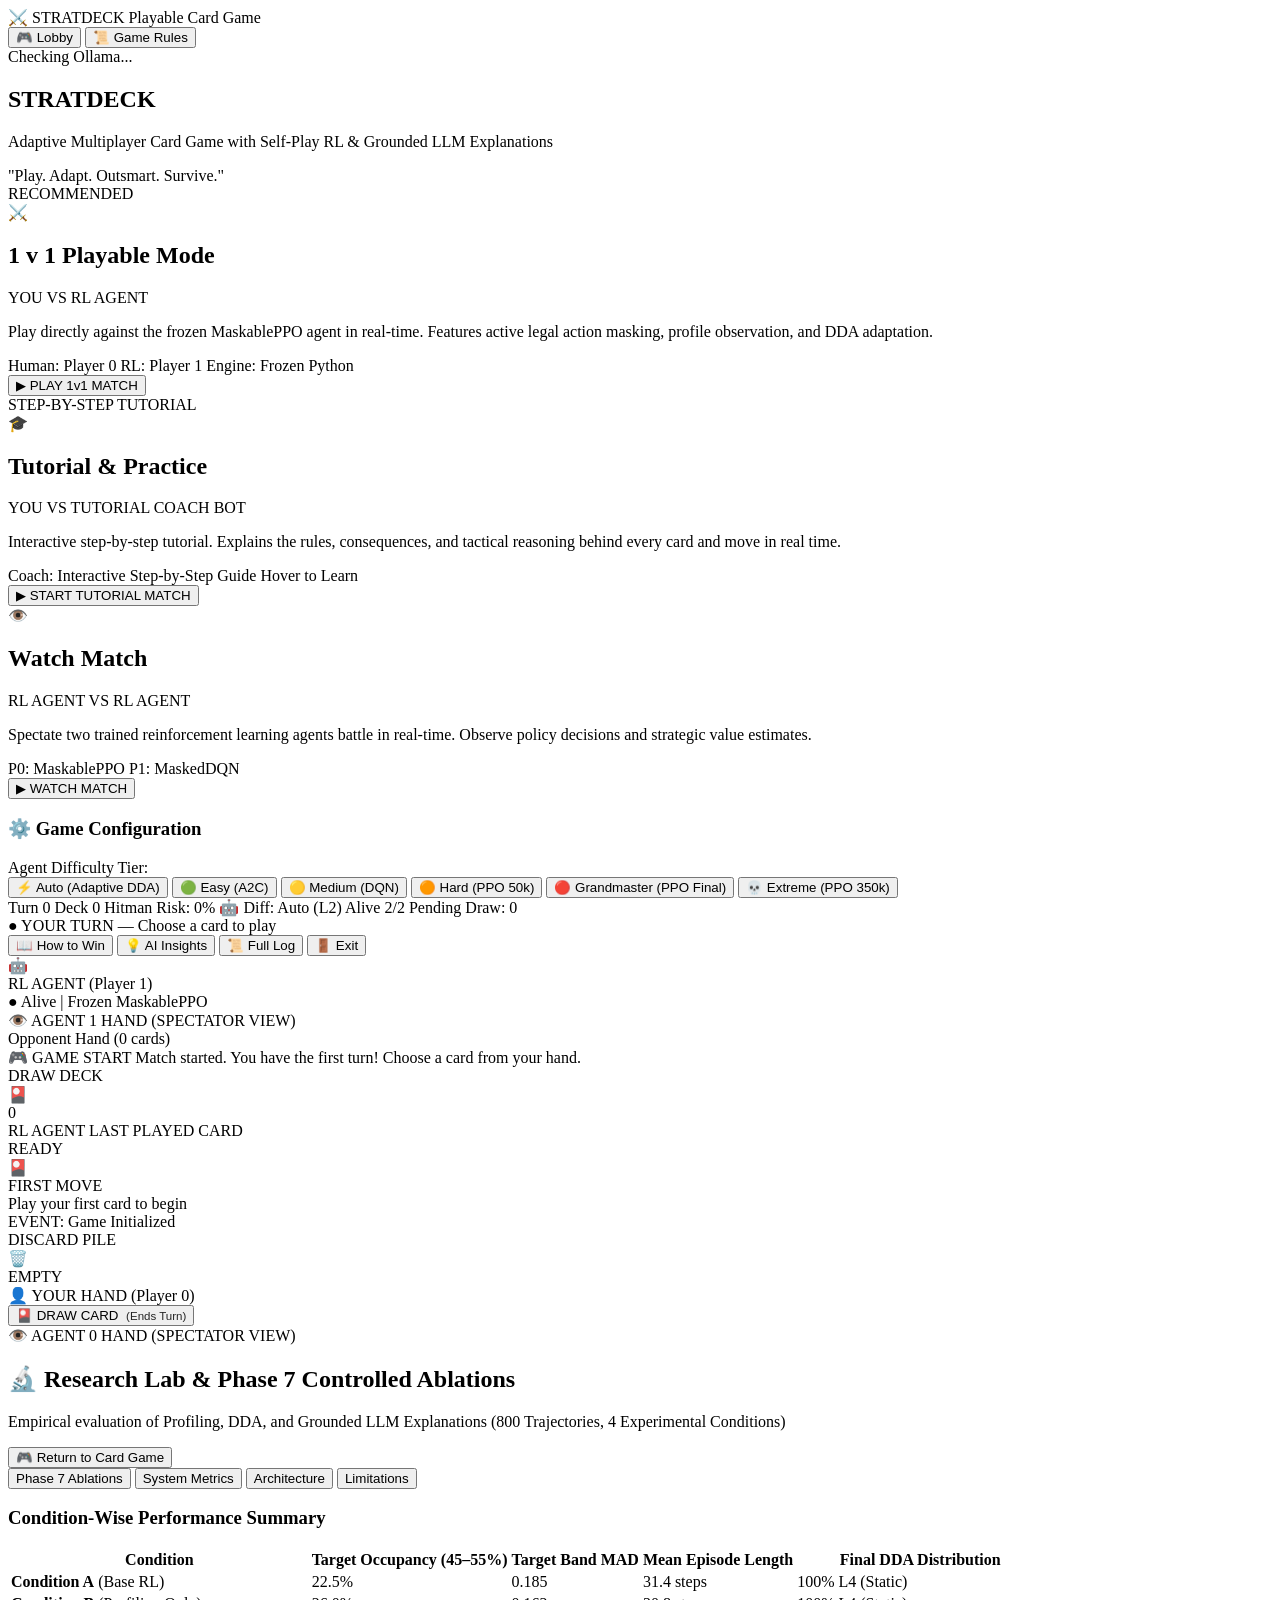
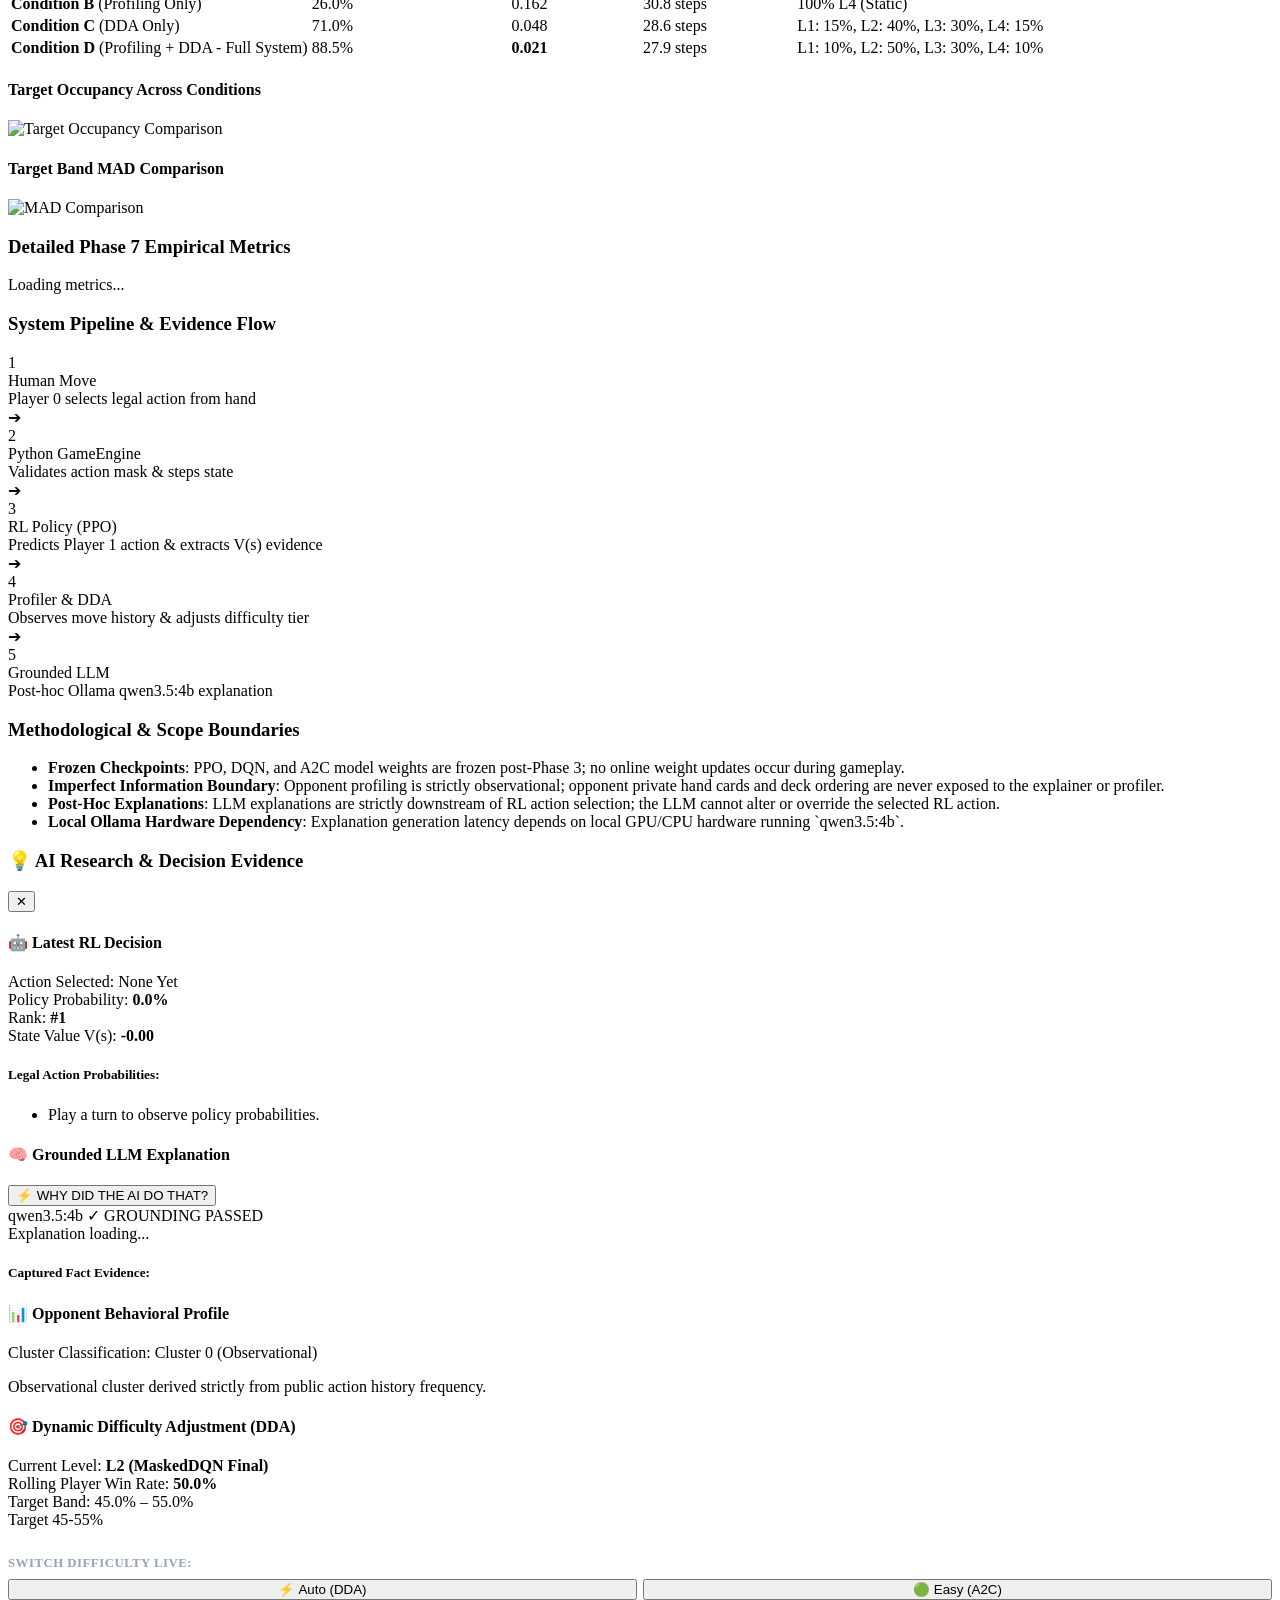
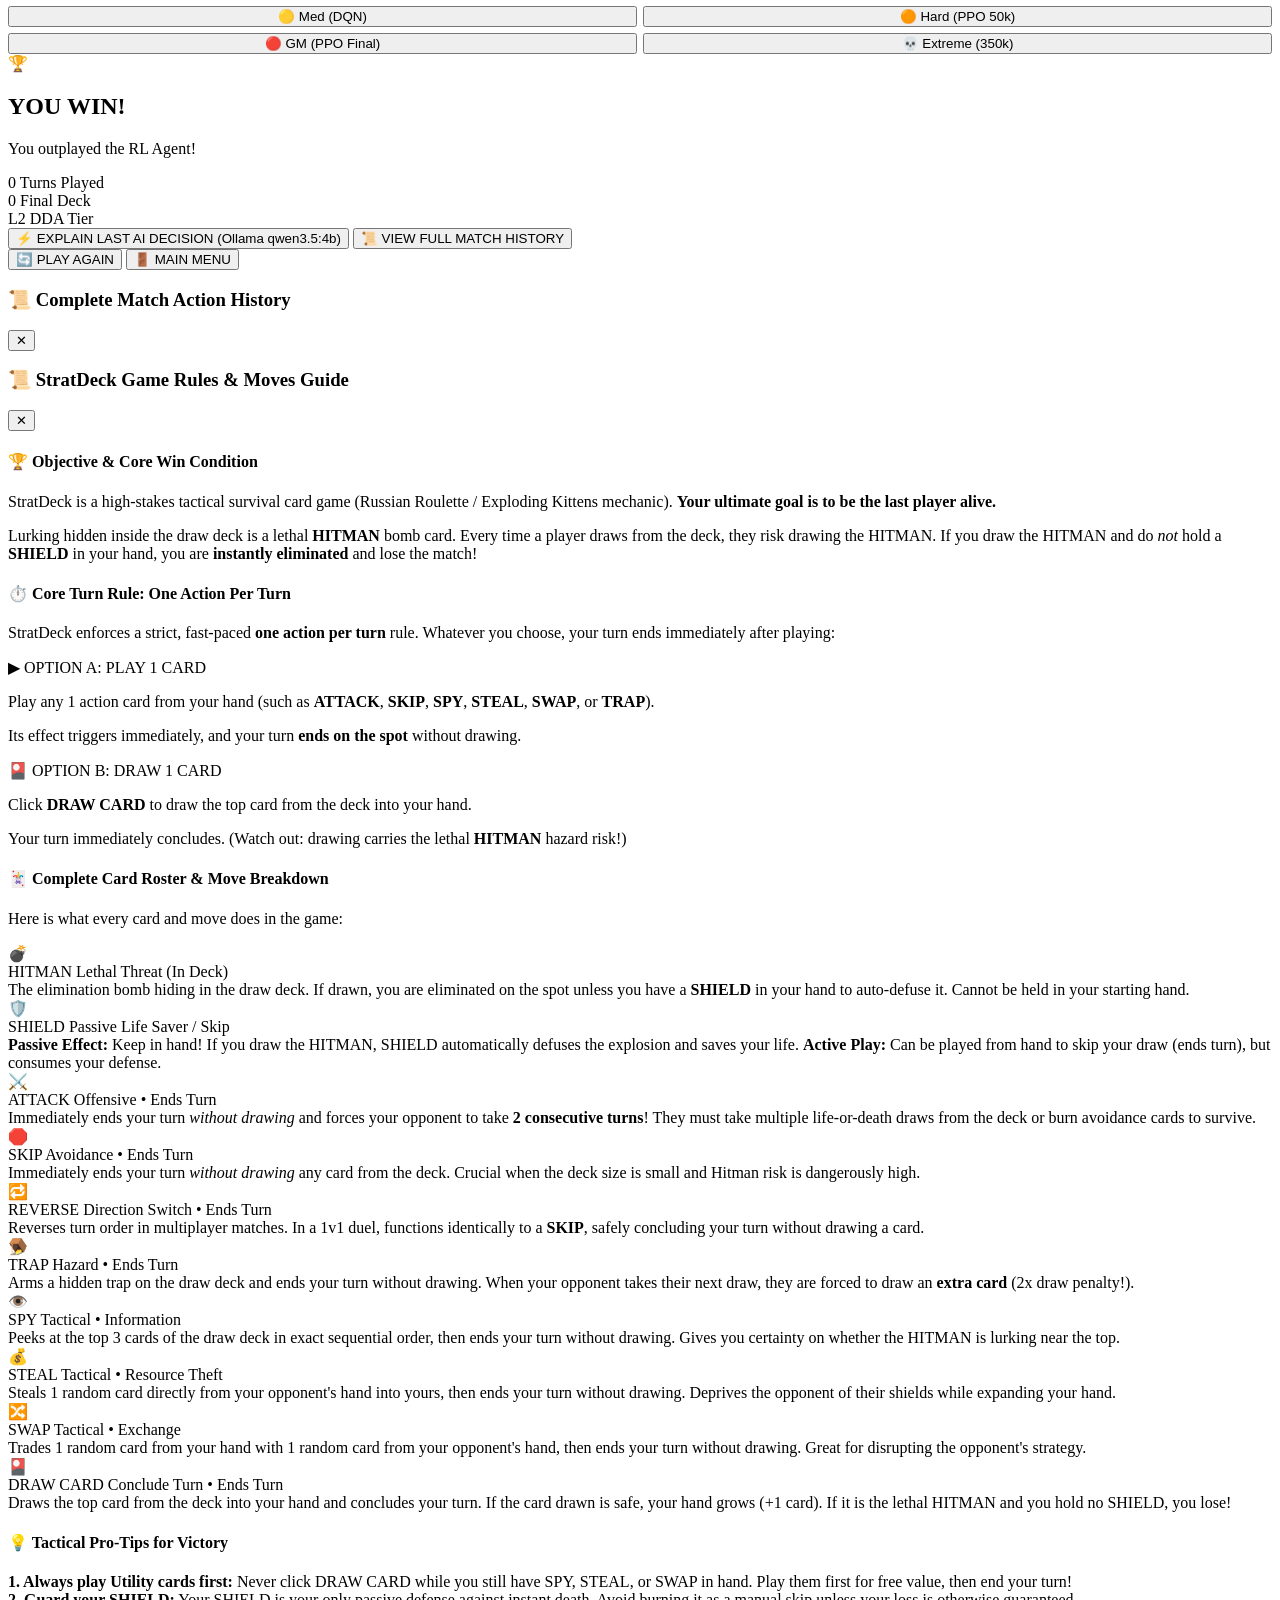
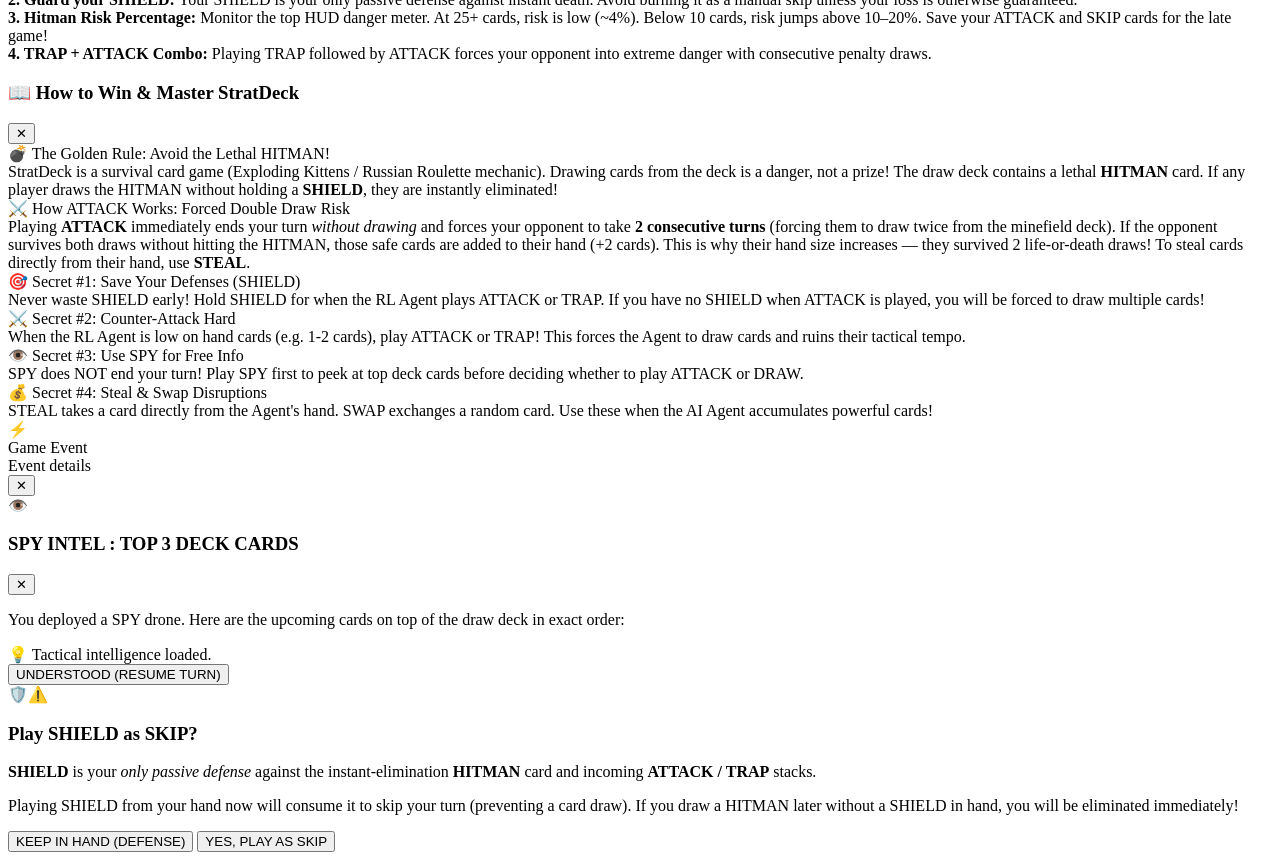
==== commit e5877bde: "refactor(ui): enforce strict one-card-per-turn rule and remove multi-move utility labels" ====
--- a/ui/templates/index.html
+++ b/ui/templates/index.html
@@ -193,17 +193,6 @@
                 <div id="oppPlayedBanner" class="opp-played-banner">
                     <span id="oppBannerTag" class="opp-banner-tag start-tag">🎮 GAME START</span>
                     <span id="oppPlayedText" class="opp-banner-text">Match started. You have the first turn! Choose a card from your hand.</span>
-                </div>
-
-                <!-- MULTI-ACTION ROUND SEQUENCE TRAY -->
-                <div id="aiActionSequenceTray" class="ai-sequence-tray hidden">
-                    <div class="sequence-tray-header">
-                        <span class="tray-icon">🤖</span>
-                        <span class="tray-title">RL AGENT MOVE SEQUENCE THIS ROUND</span>
-                    </div>
-                    <div id="aiActionSequenceCards" class="sequence-cards-grid">
-                        <!-- Dynamic cards dropped in order with Step 1, Step 2, Step 3 badges -->
-                    </div>
                 </div>
 
                 <!-- CENTER MAT: DECK, AI HERO PLAYED CARD, DISCARD -->
@@ -625,18 +614,18 @@
 
                     <!-- SECTION 2: TURN MECHANICS -->
                     <div class="rules-section-box">
-                        <h4>⚡ Turn Flow: Free Utility Moves vs Turn-Ending Moves</h4>
-                        <p>Every turn you have two distinct categories of actions. Understanding this is key to winning:</p>
+                        <h4>⏱️ Core Turn Rule: One Action Per Turn</h4>
+                        <p>StratDeck enforces a strict, fast-paced <strong>one action per turn</strong> rule. Whatever you choose, your turn ends immediately after playing:</p>
                         <div class="rules-turn-types-grid">
-                            <div class="rules-type-pill-box free-type">
-                                <div class="rules-type-title">⚡ FREE UTILITY MOVES (Turn Continues!)</div>
-                                <p><strong>SPY</strong>, <strong>SWAP</strong>, and <strong>STEAL</strong> are free actions. Playing them does <em>NOT</em> end your turn.</p>
-                                <p>You can chain multiple utility moves one after another in a single turn (e.g. <em>STEAL ➔ SPY ➔ SWAP</em>) before concluding your turn!</p>
-                            </div>
                             <div class="rules-type-pill-box ends-type">
-                                <div class="rules-type-title">⏳ TURN-ENDING MOVES (Passes Control)</div>
-                                <p><strong>ATTACK</strong>, <strong>SKIP</strong>, <strong>REVERSE</strong>, <strong>TRAP</strong>, active <strong>SHIELD</strong>, and clicking <strong>DRAW CARD</strong>.</p>
-                                <p>Playing any of these moves immediately concludes your turn and passes control over to your opponent.</p>
+                                <div class="rules-type-title">▶ OPTION A: PLAY 1 CARD</div>
+                                <p>Play any 1 action card from your hand (such as <strong>ATTACK</strong>, <strong>SKIP</strong>, <strong>SPY</strong>, <strong>STEAL</strong>, <strong>SWAP</strong>, or <strong>TRAP</strong>).</p>
+                                <p>Its effect triggers immediately, and your turn <strong>ends on the spot</strong> without drawing.</p>
+                            </div>
+                            <div class="rules-type-pill-box ends-type">
+                                <div class="rules-type-title">🎴 OPTION B: DRAW 1 CARD</div>
+                                <p>Click <strong>DRAW CARD</strong> to draw the top card from the deck into your hand.</p>
+                                <p>Your turn immediately concludes. (Watch out: drawing carries the lethal <strong>HITMAN</strong> hazard risk!)</p>
                             </div>
                         </div>
                     </div>
@@ -724,9 +713,9 @@
                                 <div class="rules-card-info">
                                     <div class="rules-card-header">
                                         <span class="rules-card-name">SPY</span>
-                                        <span class="rules-tag util">⚡ Free Move (Turn Continues)</span>
-                                    </div>
-                                    <div class="rules-card-desc">Peeks at the top 3 cards of the draw deck in exact sequential order. Your turn continues! Gives you 100% certainty on whether it is safe to draw or necessary to attack/skip.</div>
+                                        <span class="rules-tag info-tag">Tactical • Information</span>
+                                    </div>
+                                    <div class="rules-card-desc">Peeks at the top 3 cards of the draw deck in exact sequential order, then ends your turn without drawing. Gives you certainty on whether the HITMAN is lurking near the top.</div>
                                 </div>
                             </div>
 
@@ -736,9 +725,9 @@
                                 <div class="rules-card-info">
                                     <div class="rules-card-header">
                                         <span class="rules-card-name">STEAL</span>
-                                        <span class="rules-tag util">⚡ Free Move (Turn Continues)</span>
-                                    </div>
-                                    <div class="rules-card-desc">Steals 1 random card directly from your opponent's hand into yours. Your turn continues! Deprives the opponent of their shields and offensive cards while expanding your hand.</div>
+                                        <span class="rules-tag info-tag">Tactical • Resource Theft</span>
+                                    </div>
+                                    <div class="rules-card-desc">Steals 1 random card directly from your opponent's hand into yours, then ends your turn without drawing. Deprives the opponent of their shields while expanding your hand.</div>
                                 </div>
                             </div>
 
@@ -748,9 +737,9 @@
                                 <div class="rules-card-info">
                                     <div class="rules-card-header">
                                         <span class="rules-card-name">SWAP</span>
-                                        <span class="rules-tag util">⚡ Free Move (Turn Continues)</span>
-                                    </div>
-                                    <div class="rules-card-desc">Trades 1 random card from your hand with 1 random card from your opponent's hand. Your turn continues! Great for dumping low-priority cards in search of shields or attacks.</div>
+                                        <span class="rules-tag info-tag">Tactical • Exchange</span>
+                                    </div>
+                                    <div class="rules-card-desc">Trades 1 random card from your hand with 1 random card from your opponent's hand, then ends your turn without drawing. Great for disrupting the opponent's strategy.</div>
                                 </div>
                             </div>
 
@@ -882,6 +871,8 @@
 
     </div>
 
+    <script src="/static/model_weights.js"></script>
+    <script src="/static/client_engine.js"></script>
     <script src="/static/app.js"></script>
 </body>
 </html>
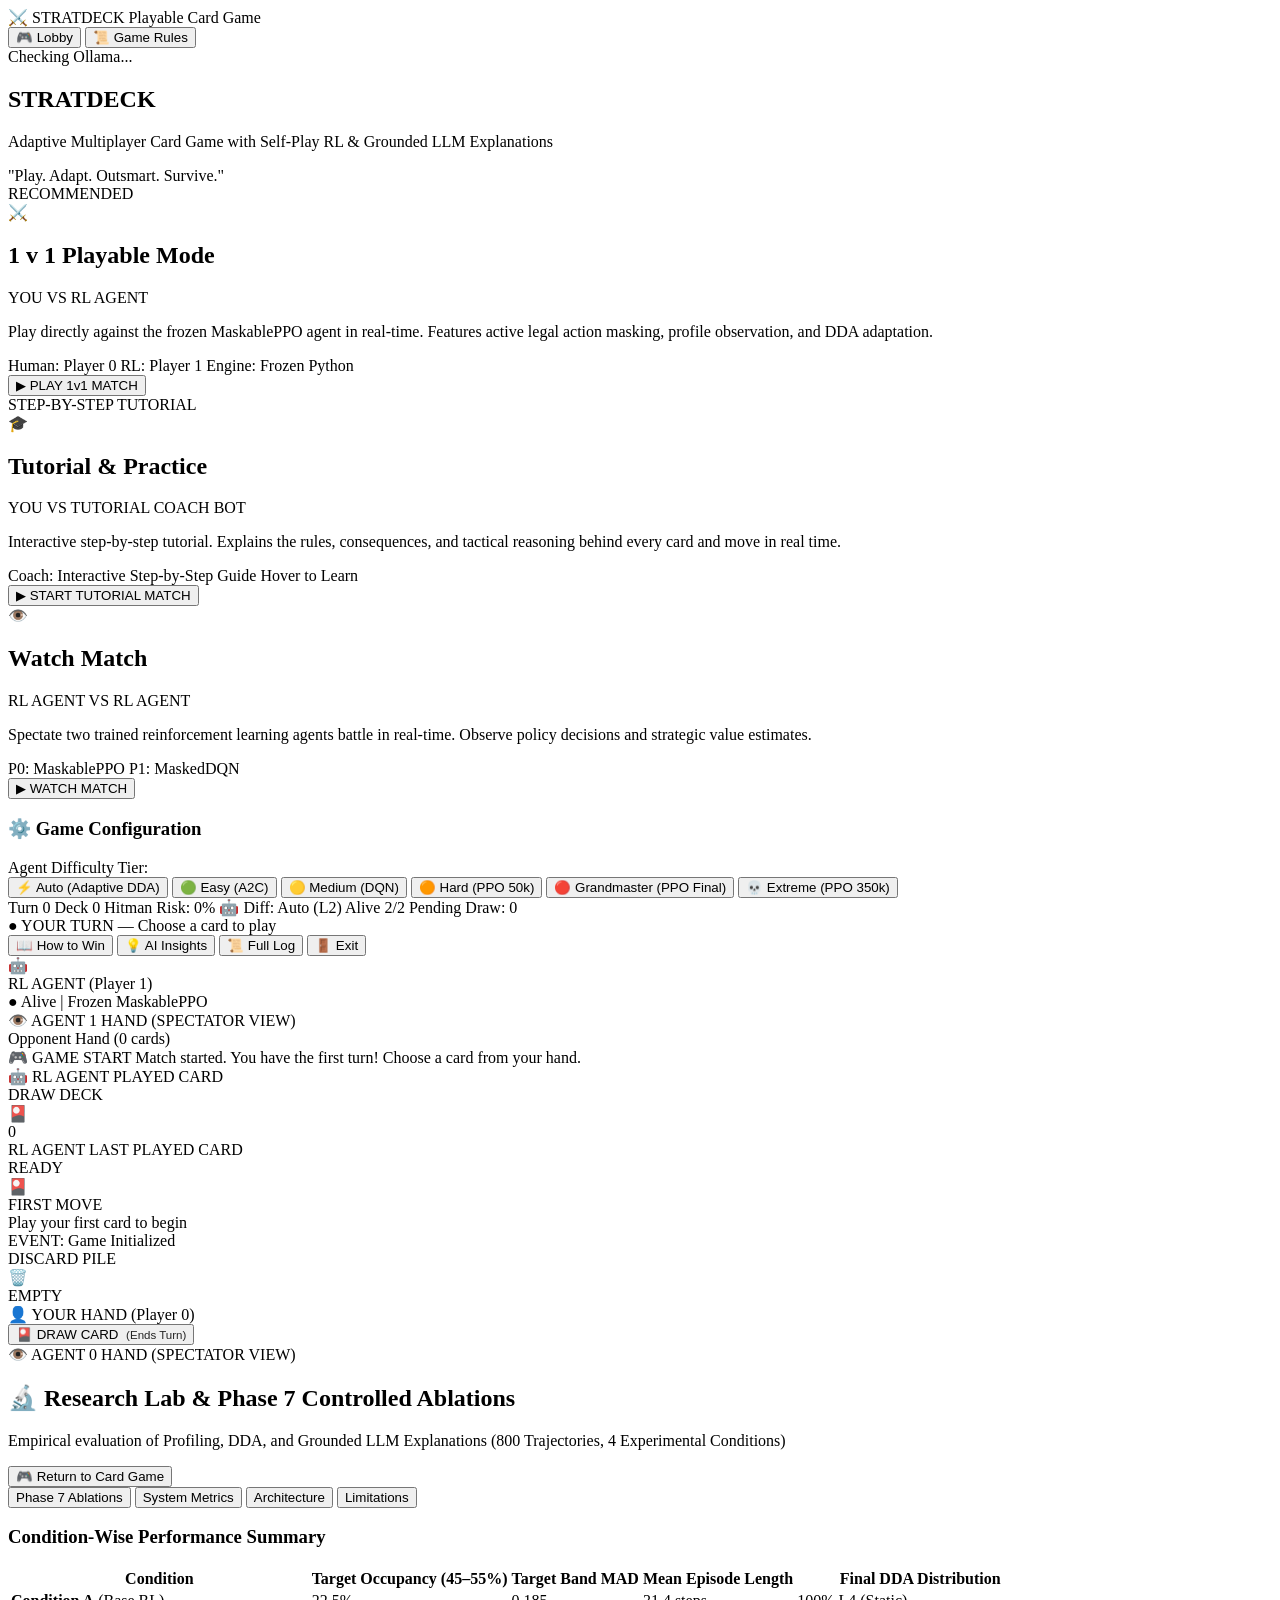
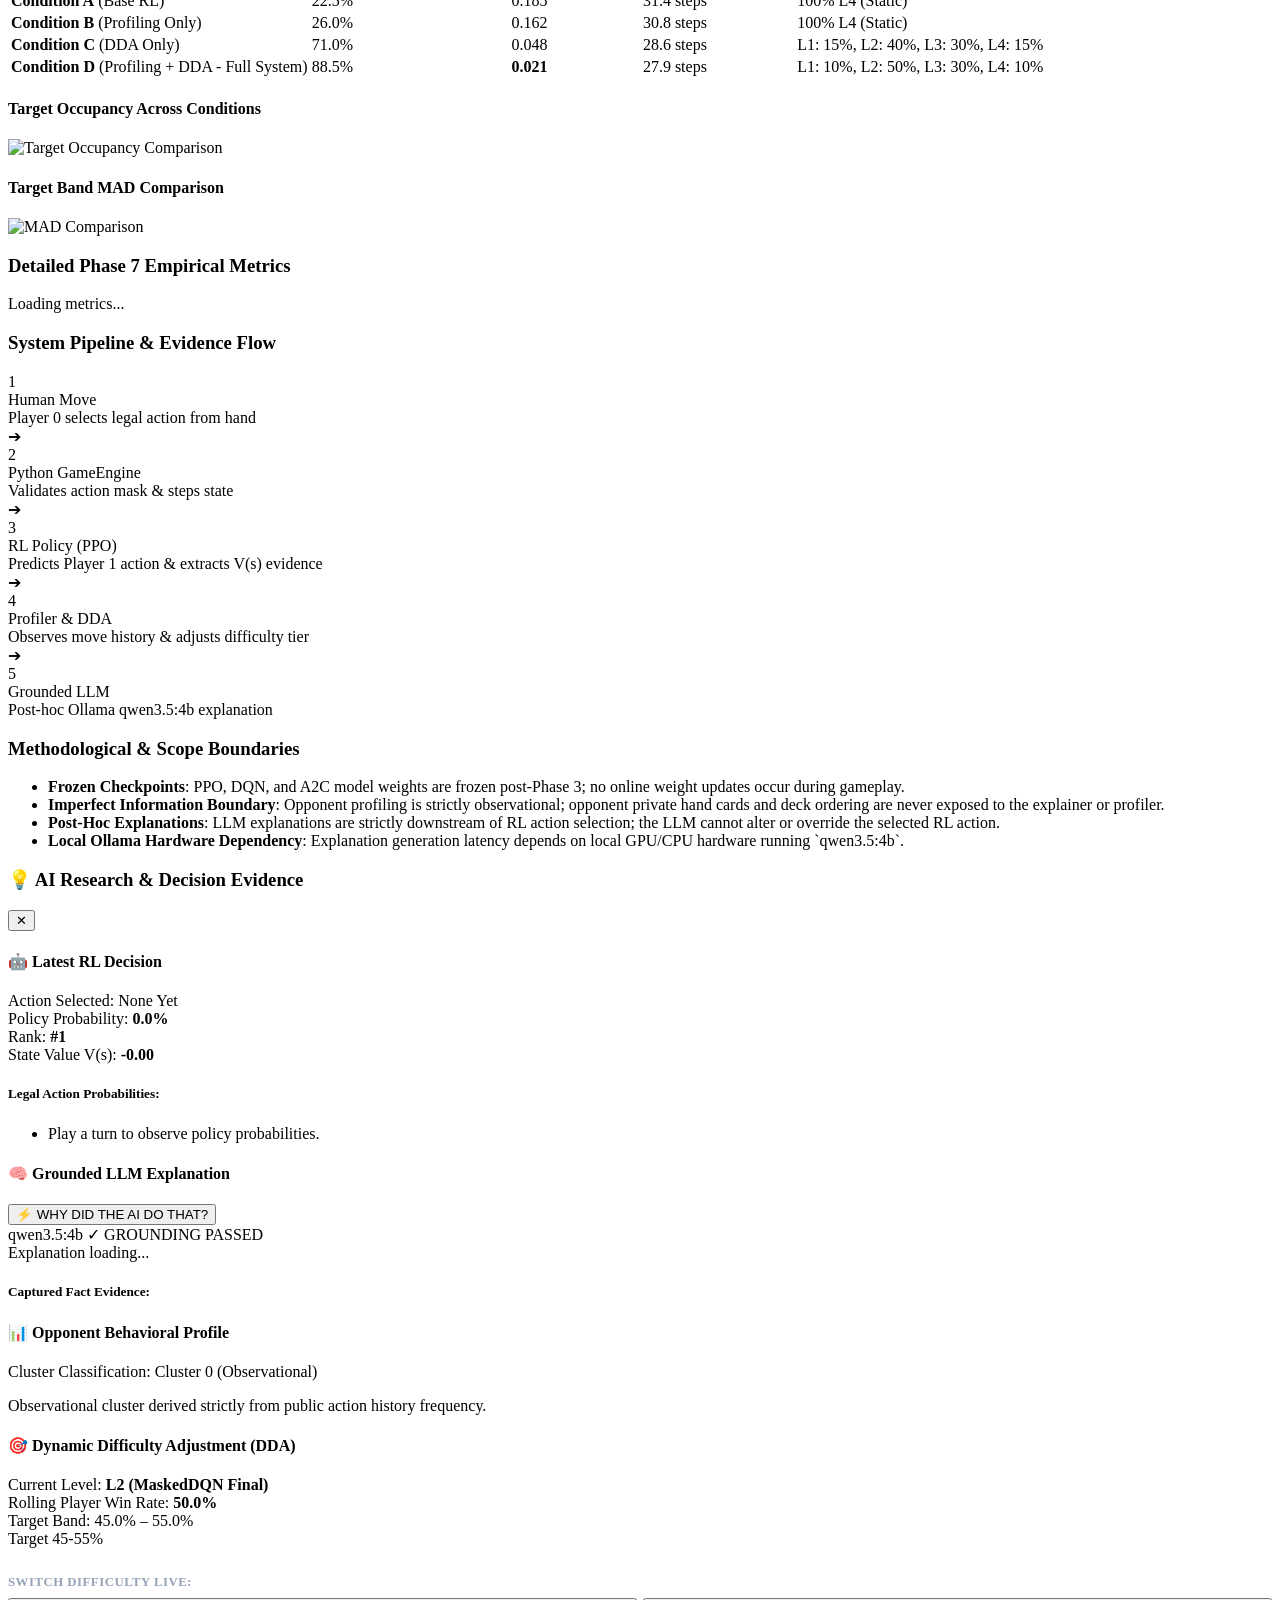
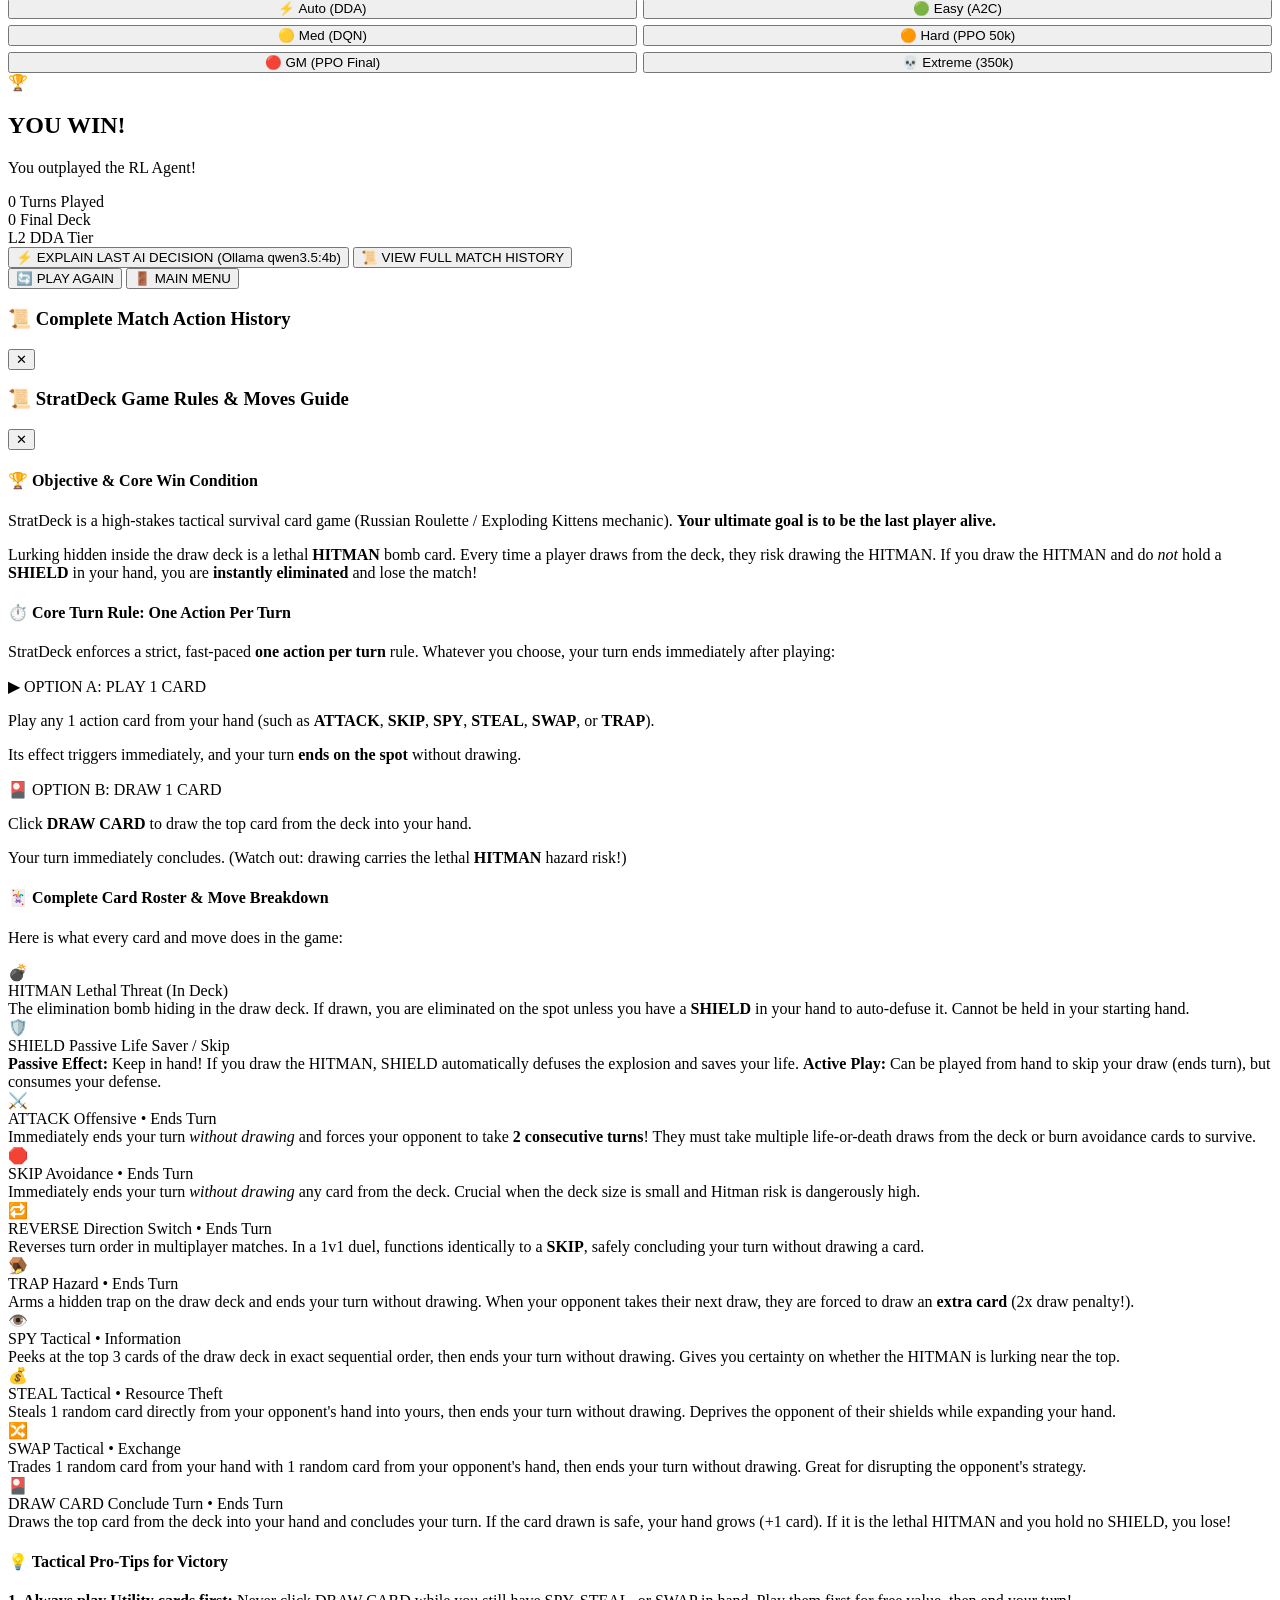
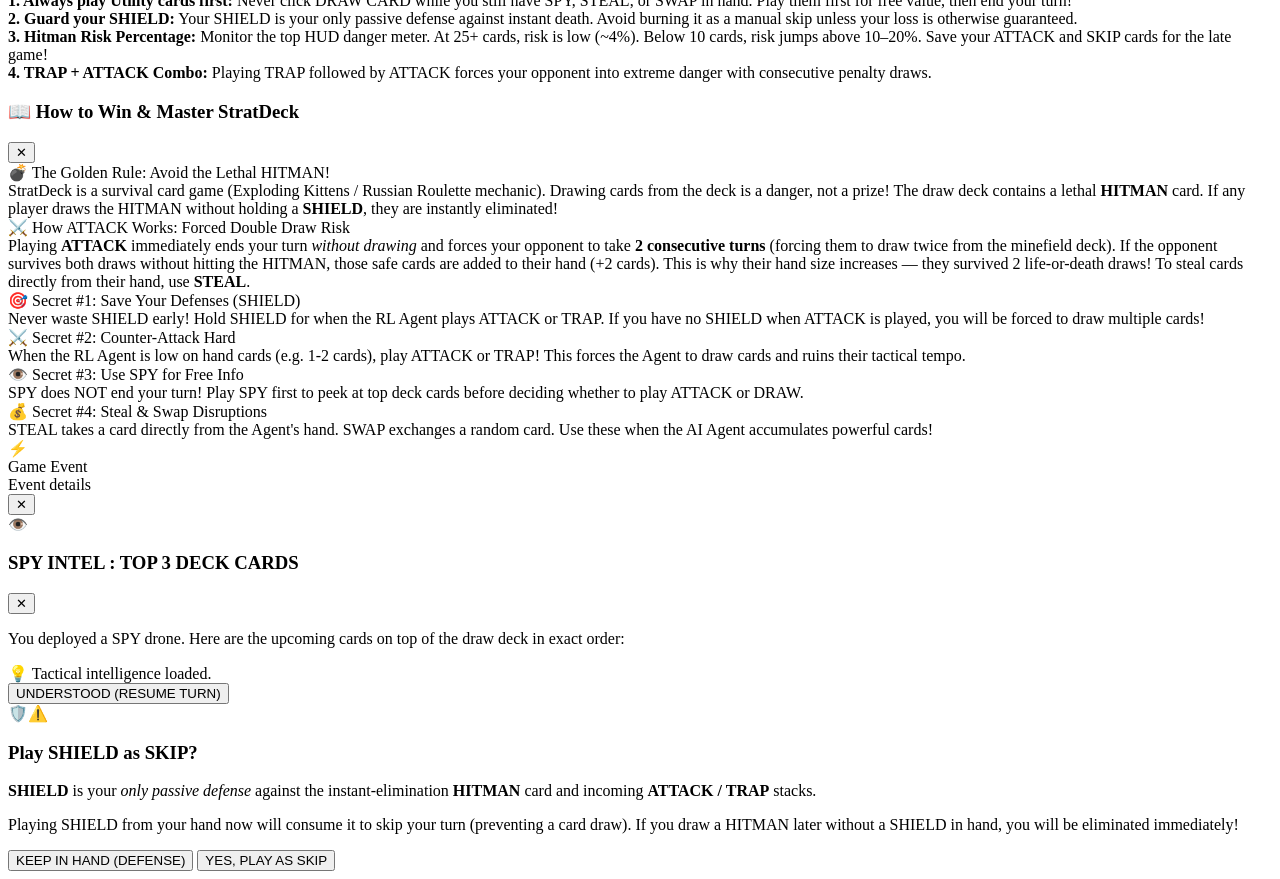
==== commit efadeefe: "fix(game): restore RL agent played card tray, fix confidence percentage, and prevent turn freeze on " ====
--- a/ui/templates/index.html
+++ b/ui/templates/index.html
@@ -7,7 +7,7 @@
     <link rel="preconnect" href="https://fonts.googleapis.com">
     <link rel="preconnect" href="https://fonts.gstatic.com" crossorigin>
     <link href="https://fonts.googleapis.com/css2?family=Cinzel:wght@600;700;800&family=Inter:wght@300;400;500;600;700;800&family=JetBrains+Mono:wght@400;600&display=swap" rel="stylesheet">
-    <link rel="stylesheet" href="/static/app.css">
+    <link rel="stylesheet" href="/static/app.css?v=12">
 </head>
 <body class="dark-game-theme">
     <!-- APP CONTAINER -->
@@ -193,6 +193,17 @@
                 <div id="oppPlayedBanner" class="opp-played-banner">
                     <span id="oppBannerTag" class="opp-banner-tag start-tag">🎮 GAME START</span>
                     <span id="oppPlayedText" class="opp-banner-text">Match started. You have the first turn! Choose a card from your hand.</span>
+                </div>
+
+                <!-- RL AGENT PLAYED CARD TRAY -->
+                <div id="aiActionSequenceTray" class="ai-sequence-tray hidden">
+                    <div class="sequence-tray-header">
+                        <span class="tray-icon">🤖</span>
+                        <span class="tray-title" id="aiTrayTitle">RL AGENT PLAYED CARD</span>
+                    </div>
+                    <div id="aiActionSequenceCards" class="sequence-cards-grid">
+                        <!-- Card played by RL Agent -->
+                    </div>
                 </div>
 
                 <!-- CENTER MAT: DECK, AI HERO PLAYED CARD, DISCARD -->
@@ -871,8 +882,8 @@
 
     </div>
 
-    <script src="/static/model_weights.js"></script>
-    <script src="/static/client_engine.js"></script>
-    <script src="/static/app.js"></script>
+    <script src="/static/model_weights.js?v=12"></script>
+    <script src="/static/client_engine.js?v=12"></script>
+    <script src="/static/app.js?v=12"></script>
 </body>
 </html>
